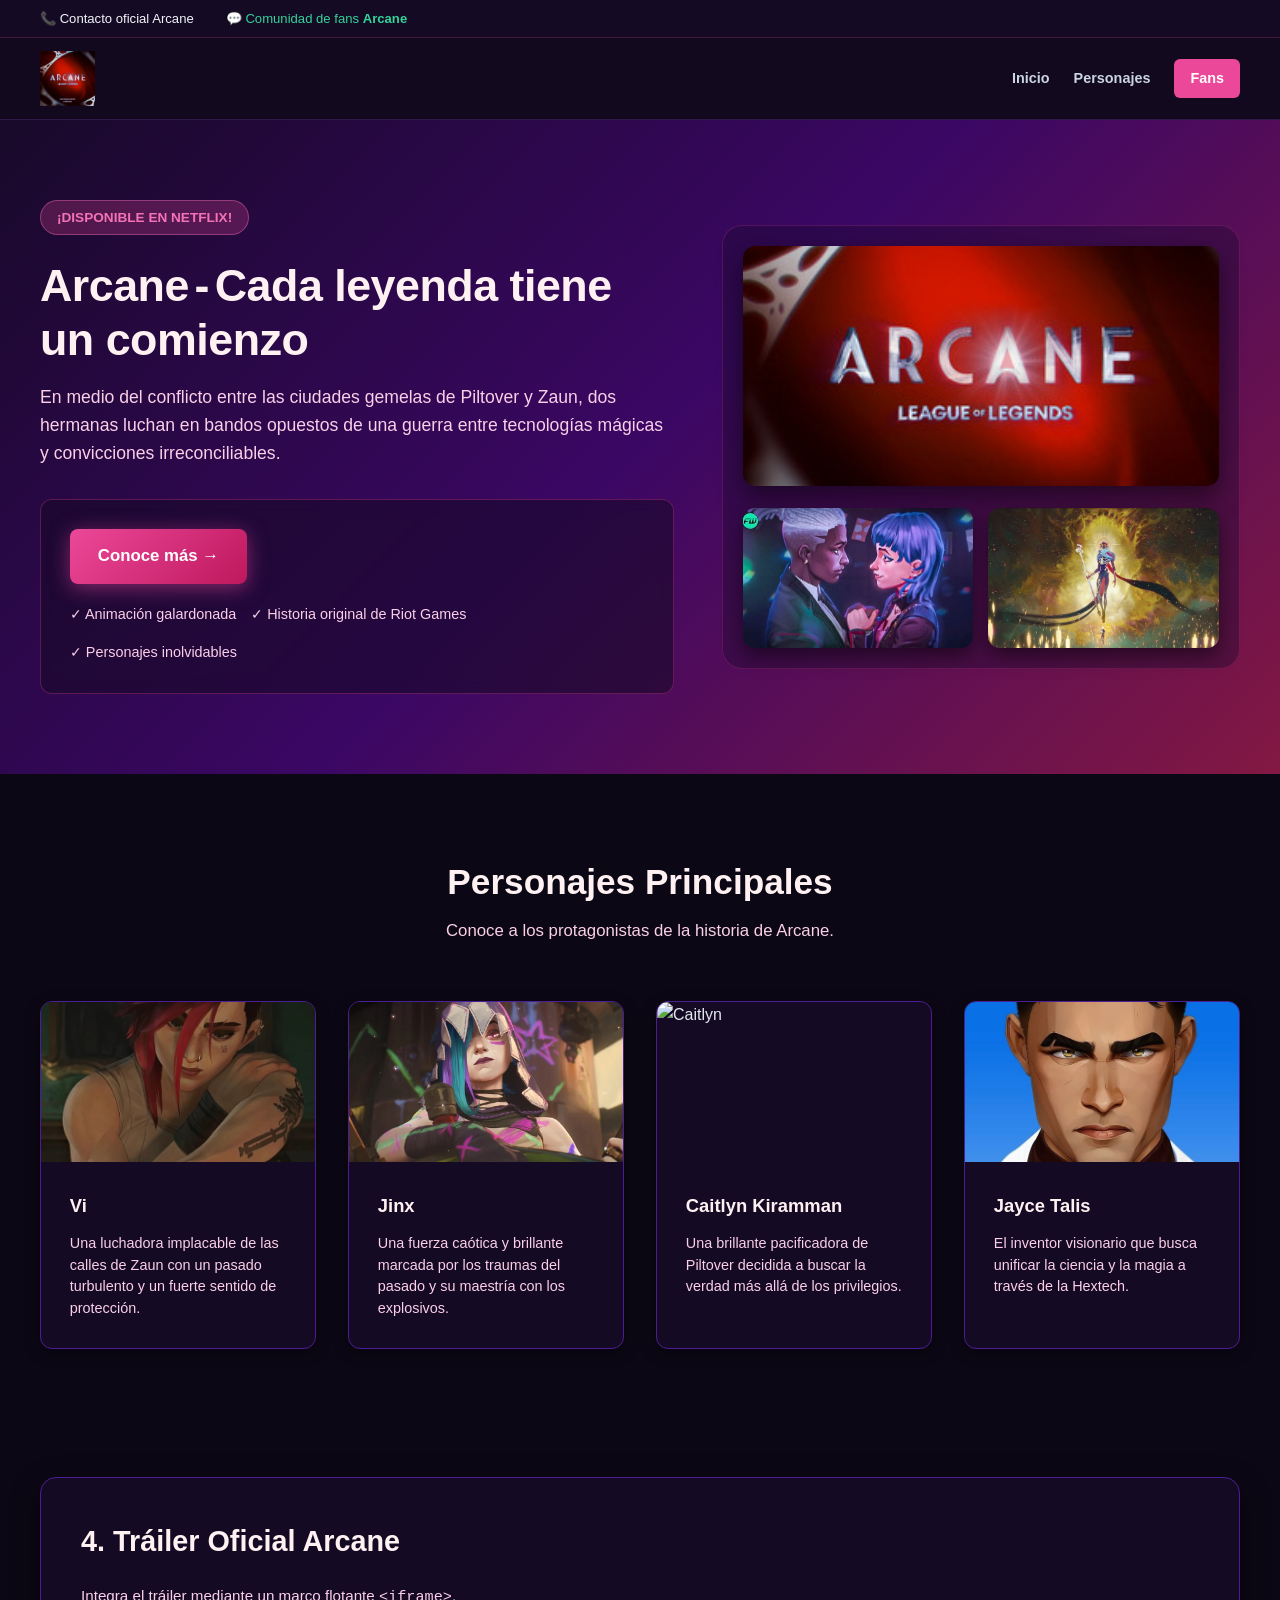
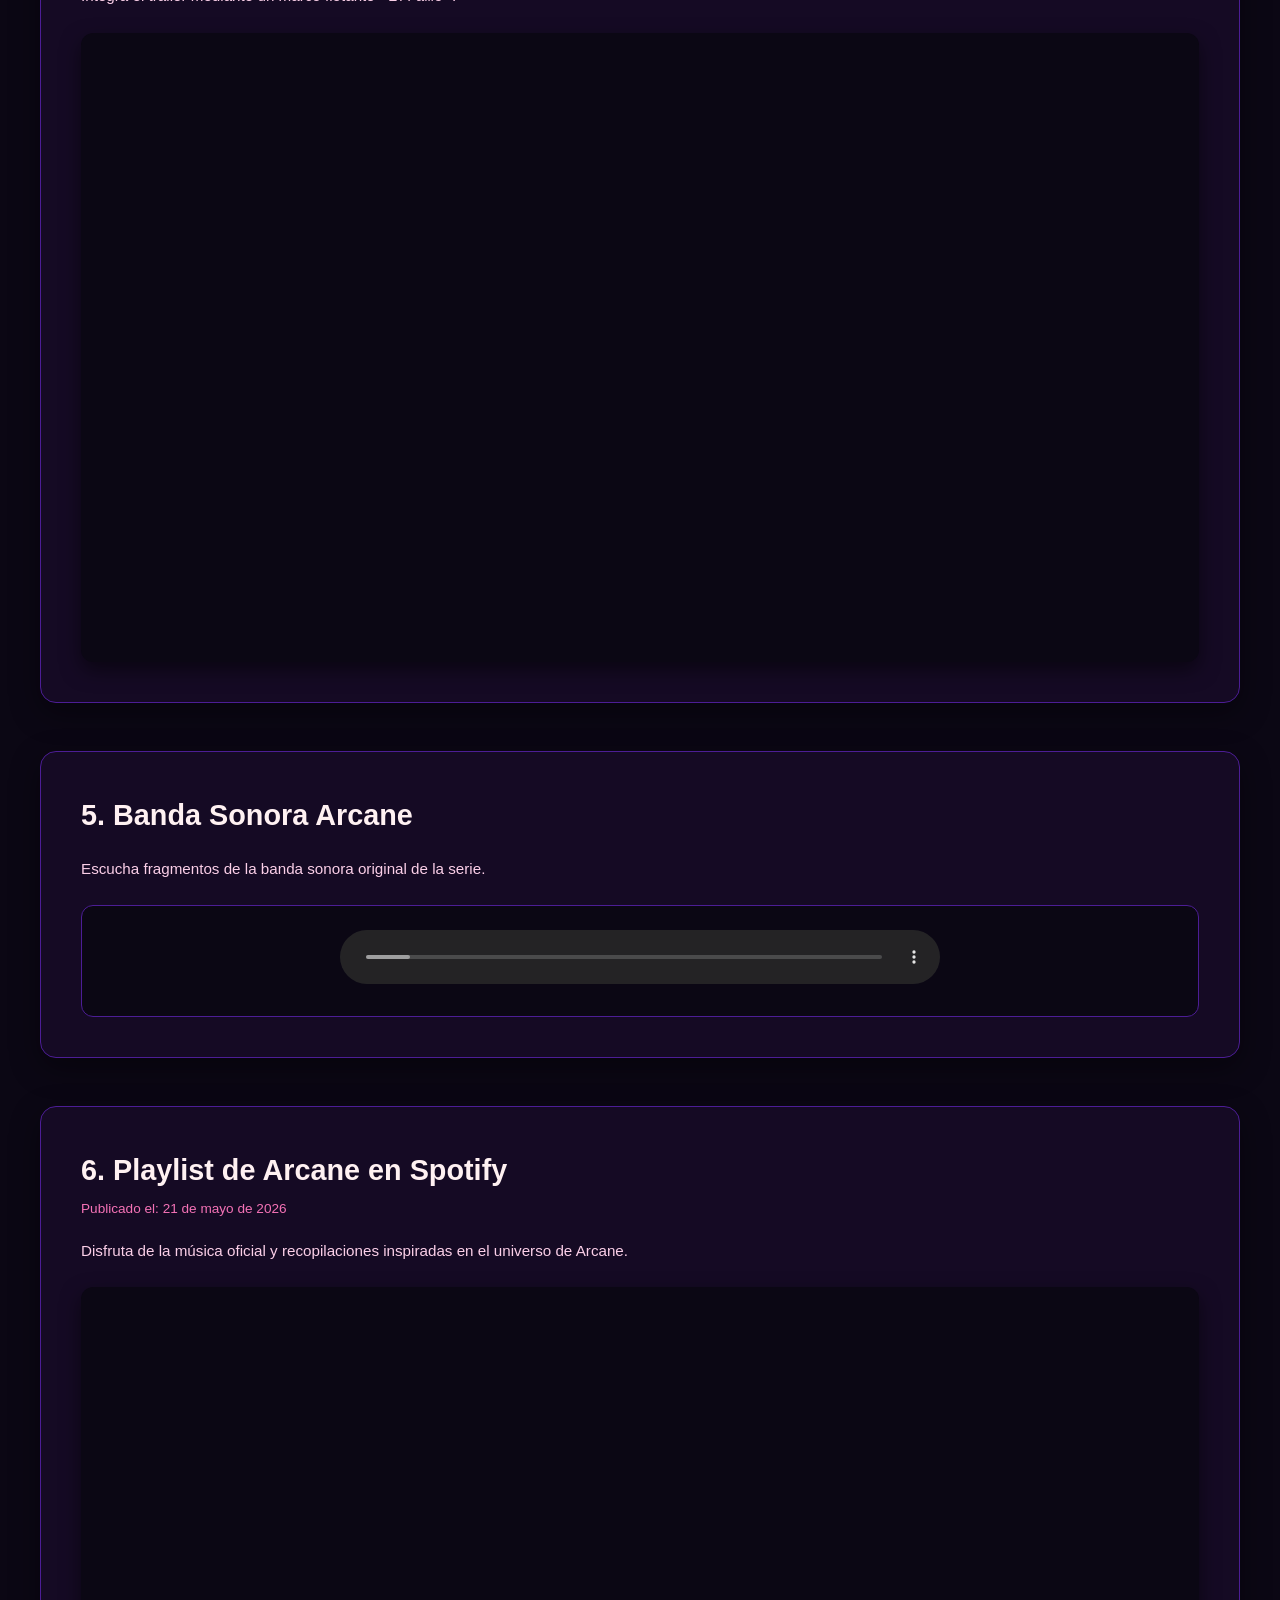
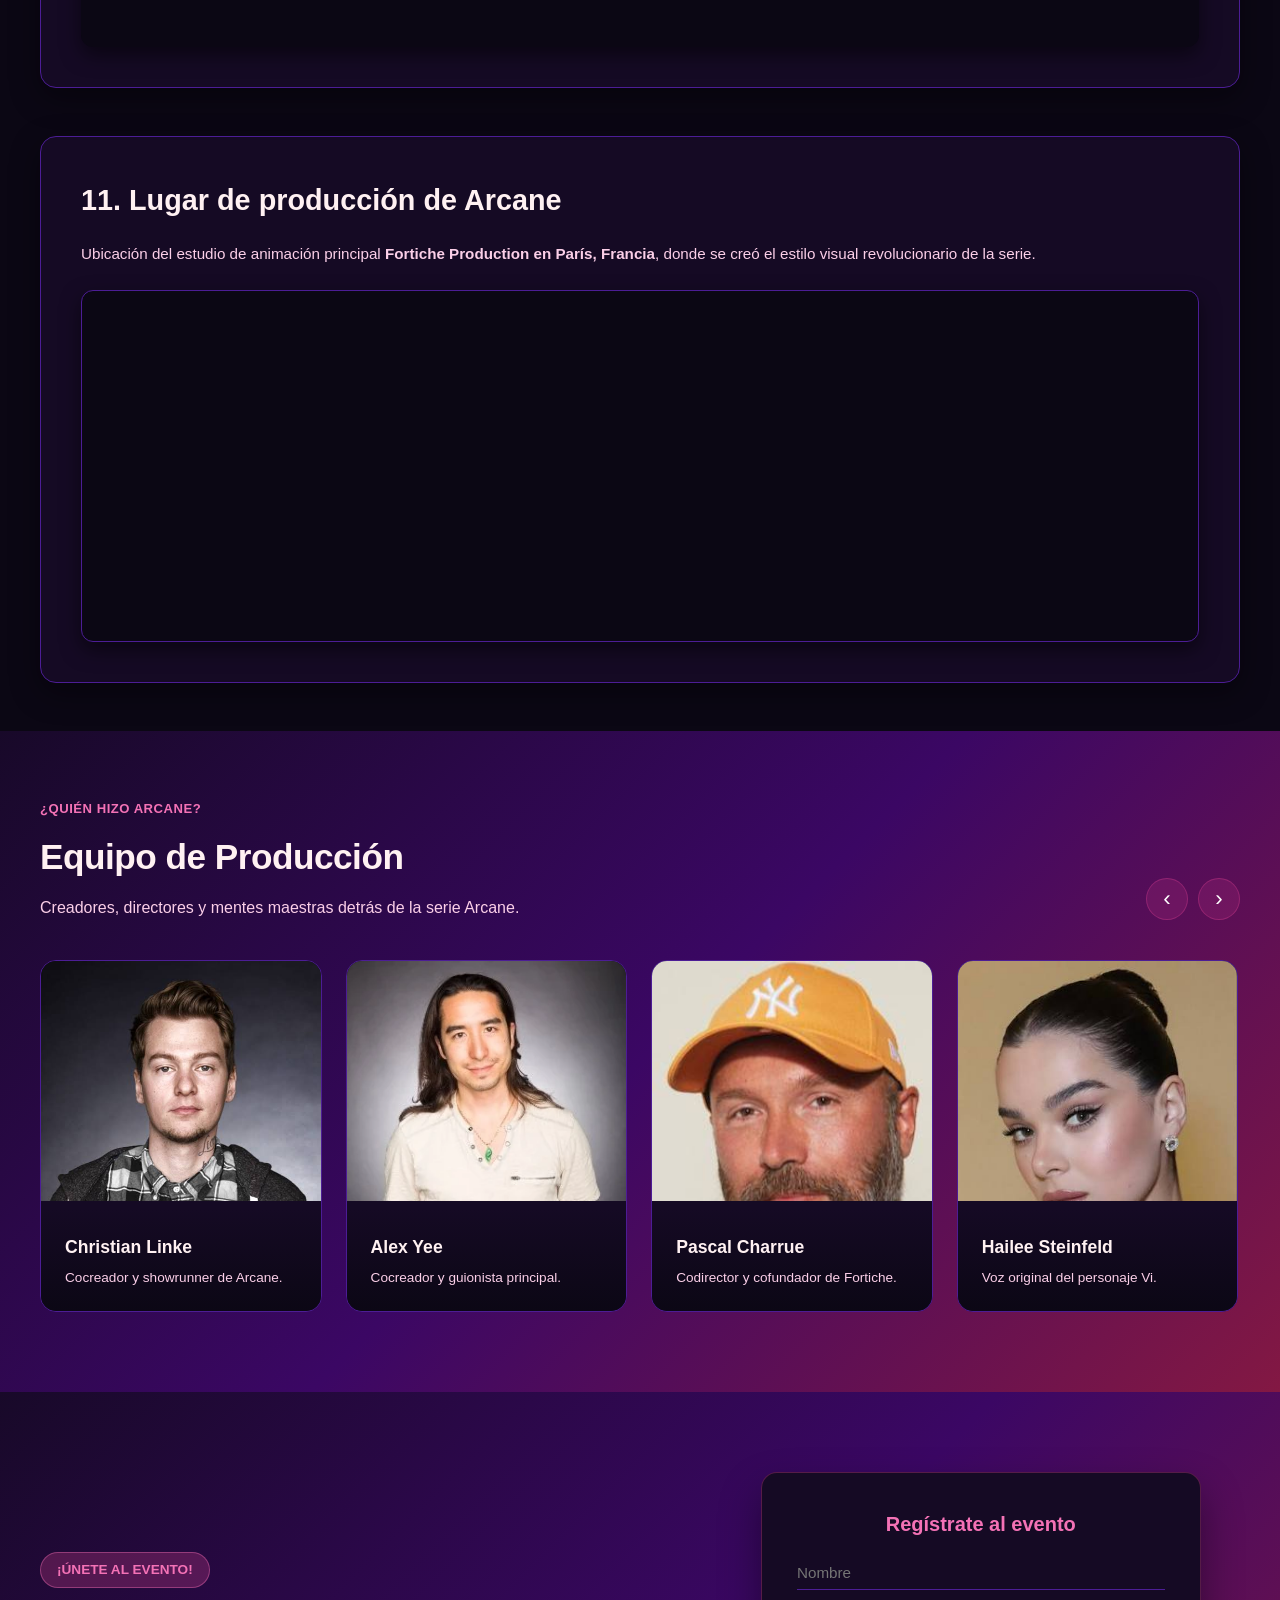
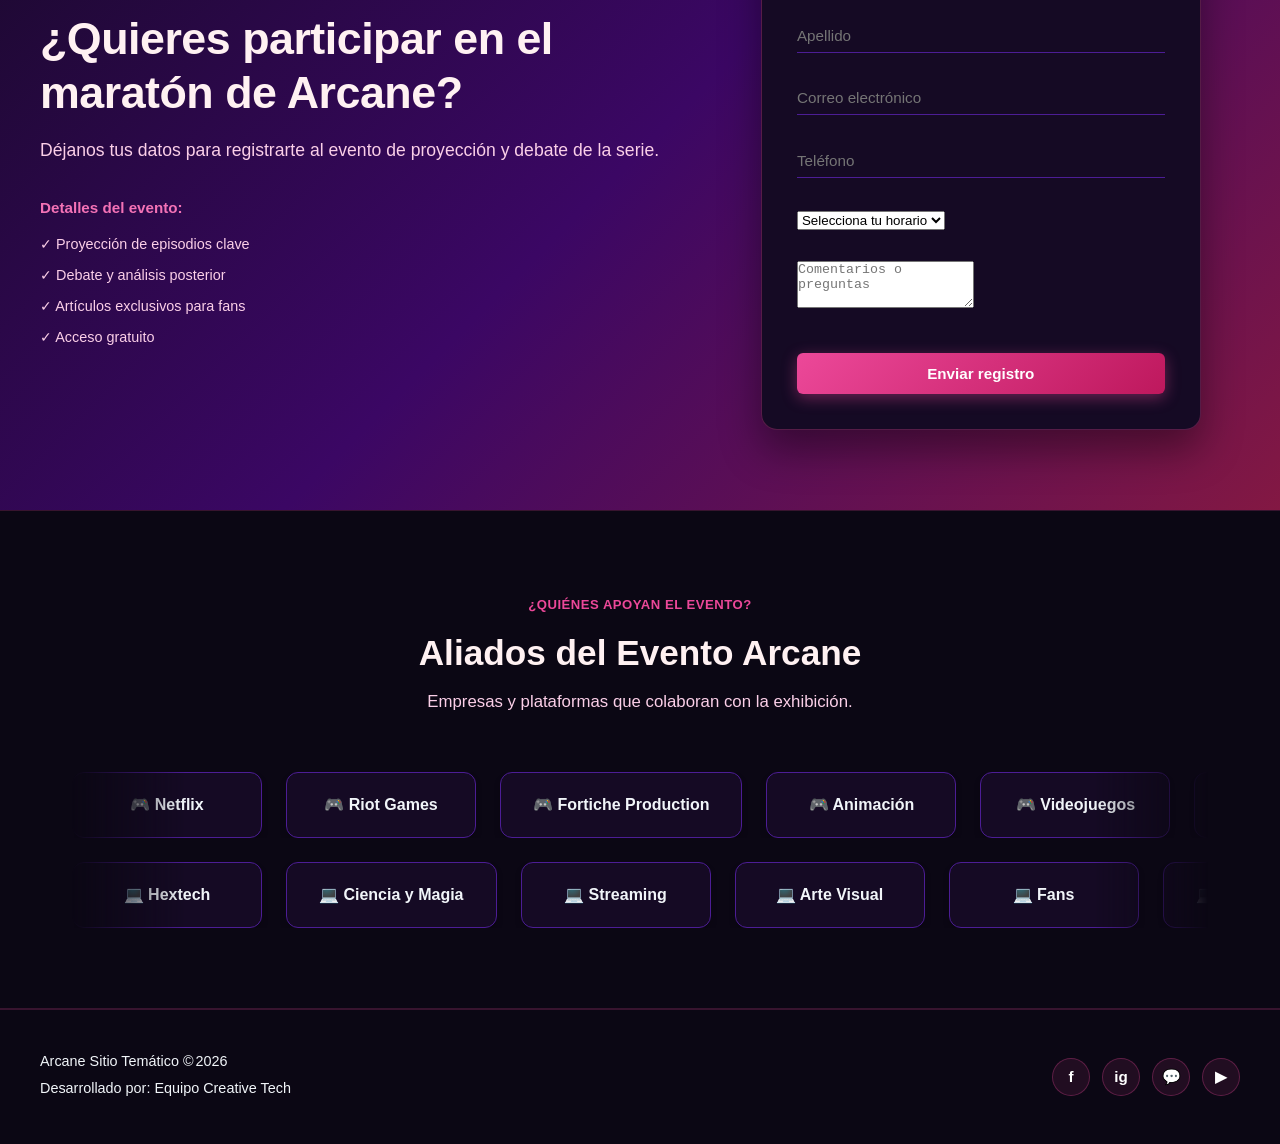
==== index.html @ a25d61ad "Add files via upload" ====
<!DOCTYPE html>
<html lang="es">
<head>
<meta charset="UTF-8">
<meta name="viewport" content="width=device-width, initial-scale=1.0">
<title>Arcane - Sitio Oficial</title>
<link rel="stylesheet" href="styles.css">
</head>

<body>

<!-- BARRA SUPERIOR -->
<div class="top-bar" id="inicio">
    <div class="top-bar-container">
        <div class="top-contacts">
            <span class="top-item">📞 Contacto oficial Arcane</span>
            <span class="top-item whatsapp">💬 Comunidad de fans <strong>Arcane</strong></span>
        </div>
    </div>
</div>

<!-- NAVBAR -->
<header class="navbar">
    <div class="nav-container">

        <div class="nav-brand">
            <a href="#inicio">
                <img src="img/arcane.jpg" alt="Arcane Serie" class="brand-logo-img">
            </a>
        </div>

        <nav class="nav-links">
            <a href="#inicio">Inicio</a>
            <a href="#personajes">Personajes</a>
            <a href="login.html" class="btn-nav-login">Fans</a>
        </nav>

    </div>
</header>

<!-- HERO -->
<section class="hero-section">

<div class="hero-container">

<div class="hero-text-side">

<span class="hero-tag">
¡DISPONIBLE EN NETFLIX!
</span>

<h1>
Arcane ‑ Cada leyenda tiene un comienzo
</h1>

<p>
En medio del conflicto entre las ciudades gemelas de Piltover y Zaun, dos hermanas luchan en bandos opuestos de una guerra entre tecnologías mágicas y convicciones irreconciliables.
</p>

<div class="hero-cta-box">

<a href="login.html" class="btn-orange">
Conoce más →
</a>

<div class="hero-benefits">
<span>✓ Animación galardonada</span>
<span>✓ Historia original de Riot Games</span>
<span>✓ Personajes inolvidables</span>
</div>

</div>

</div>

<div class="hero-image-side">

<div class="image-collage">

<div class="collage-main">
<img src="img/arcane.jpg" alt="Arcane Piltover y Zaun">
</div>

<div class="collage-sub">
<img src="img/ecco.jpg" alt="Escenas Arcane">
<img src="img/dios.jpg" alt="Arte Arcane">
</div>

</div>

</div>

</div>

</section>

<!-- SECCIÓN PERSONAJES -->
<section id="personajes" class="careers-section">

<div class="section-container">

<div class="section-header">

<h2>
Personajes Principales
</h2>

<p>
Conoce a los protagonistas de la historia de Arcane.
</p>

</div>

<div class="careers-grid">

<div class="career-card">
<div class="career-img-container">
<img src="img/vi.webp" alt="Vi">
</div>
<div class="career-content">
<h3>Vi</h3>
<p>Una luchadora implacable de las calles de Zaun con un pasado turbulento y un fuerte sentido de protección.</p>
</div>
</div>

<div class="career-card">
<div class="career-img-container">
<img src="img/jinx.webp" alt="Jinx">
</div>
<div class="career-content">
<h3>Jinx</h3>
<p>Una fuerza caótica y brillante marcada por los traumas del pasado y su maestría con los explosivos.</p>
</div>
</div>

<div class="career-card">
<div class="career-img-container">
<img src="img/Caitlyn.webp" alt="Caitlyn">
</div>
<div class="career-content">
<h3>Caitlyn Kiramman</h3>
<p>Una brillante pacificadora de Piltover decidida a buscar la verdad más allá de los privilegios.</p>
</div>
</div>

<div class="career-card">
<div class="career-img-container">
<img src="img/jayce.jpg" alt="Jayce">
</div>
<div class="career-content">
<h3>Jayce Talis</h3>
<p>El inventor visionario que busca unificar la ciencia y la magia a través de la Hextech.</p>
</div>
</div>

</div>

</div>

</section>

<!-- BLOQUE MULTIMEDIA -->
<article>
    <header>
        <h2>4. Tráiler Oficial Arcane</h2>
    </header>
    <p>Integra el tráiler mediante un marco flotante <code>&lt;iframe&gt;</code>.</p>
    <div class="video-container">
        <iframe src="https://www.youtube.com/embed/fXmAurh012s" 
                title="Tráiler Arcane" 
                style="border:0;" 
                allow="accelerometer; autoplay; clipboard-write; encrypted-media; gyroscope; picture-in-picture; web-share" 
                allowfullscreen>
        </iframe>
    </div>
</article>

<article>
    <header>
        <h2>5. Banda Sonora Arcane</h2>
    </header>
    <p>Escucha fragmentos de la banda sonora original de la serie.</p>
    <div class="embed-box">
        <audio src="audio/Enemy (from the series Arcane League of Legends) - ImagineDragons (128k).wav" controls>
            Tu navegador no soporta el elemento de audio.
        </audio>
    </div>
</article>

<article>
    <header>
        <h2>6. Playlist de Arcane en Spotify</h2>
        <p>Publicado el: <time datetime="2026-10-06">21 de mayo de 2026</time></p>
    </header>
    <p>Disfruta de la música oficial y recopilaciones inspiradas en el universo de Arcane.</p>
    <div class="podcast-container">
        <iframe style="border-radius:12px; border:0;" 
                src="https://open.spotify.com/embed/playlist/6NumvpVG48KQqEv9wkJFYa?utm_source=generator" 
                width="100%" 
                height="352" 
                allowfullscreen="" 
                allow="autoplay; clipboard-write; encrypted-media; fullscreen; picture-in-picture" 
                loading="lazy">
        </iframe>
    </div>
</article>

<!-- MAPA INTERACTIVO (Lugar y País de Producción: París, Francia - Fortiche Production) -->
<article>
    <header>
        <h2>11. Lugar de producción de Arcane</h2>
    </header>
    <p>Ubicación del estudio de animación principal <strong>Fortiche Production en París, Francia</strong>, donde se creó el estilo visual revolucionario de la serie.</p>
    <div class="map-container">
        <iframe src="https://www.google.com/maps/embed?pb=!1m18!1m12!1m3!1d83998.94722648766!2d2.2646349615598857!3d48.8588377391787!2m3!1f0!2f0!3f0!3m2!1i1024!2i768!4f13.1!3m3!1m2!1s0x47e66e1f06e2b70f%3A0x40b82c3688c9460!2sPar%C3%ADs%2C%20Francia!5e0!3m2!1ses!2smx!4v1710000000000!5m2!1ses!2smx" 
                width="100%" 
                height="350" 
                style="border:0;" 
                allowfullscreen="" 
                loading="lazy" 
                referrerpolicy="no-referrer-when-downgrade" 
                title="Lugar de producción de Arcane en París, Francia">
        </iframe>
    </div>
</article>

<!-- SECCIÓN: Equipo de Producción -->
<section class="teachers-section">

<div class="teachers-container">

<div class="teachers-header">

<div>
<span class="teachers-tag">
¿QUIÉN HIZO ARCANE?
</span>
<h2>
Equipo de Producción
</h2>
<p>
Creadores, directores y mentes maestras detrás de la serie Arcane.
</p>
</div>

<div class="teachers-nav-buttons">
<button id="btn-prev" class="nav-btn">‹</button>
<button id="btn-next" class="nav-btn">›</button>
</div>

</div>

<div class="teachers-grid" id="teachers-track">

<div class="teacher-card">
<img src="img/chris.jpg" alt="Christian Linke">
<div class="teacher-info">
<h3>Christian Linke</h3>
<p>Cocreador y showrunner de Arcane.</p>
</div>
</div>

<div class="teacher-card">
<img src="img/yee.webp" alt="Alex Yee">
<div class="teacher-info">
<h3>Alex Yee</h3>
<p>Cocreador y guionista principal.</p>
</div>
</div>

<div class="teacher-card">
<img src="img/pascal.jpg" alt="Pascal Charrue">
<div class="teacher-info">
<h3>Pascal Charrue</h3>
<p>Codirector y cofundador de Fortiche.</p>
</div>
</div>

<div class="teacher-card">
<img src="img/hai.jpg" alt="Hailee Steinfeld">
<div class="teacher-info">
<h3>Hailee Steinfeld</h3>
<p>Voz original del personaje Vi.</p>
</div>
</div>

</div>

</div>

</section>

<!-- FORMULARIO -->
<section class="hero-section">

<div class="hero-container">

<div class="hero-text-side">

<span class="hero-tag">
¡ÚNETE AL EVENTO!
</span>

<h1 class="hero-title-custom">
¿Quieres participar en el maratón de Arcane?
</h1>

<p class="hero-desc-custom">
Déjanos tus datos para registrarte al evento de proyección y debate de la serie.
</p>

<div class="hero-subtitle-custom">
Detalles del evento:
</div>

<div class="hero-benefits hero-benefits-column">
<span>✓ Proyección de episodios clave</span>
<span>✓ Debate y análisis posterior</span>
<span>✓ Artículos exclusivos para fans</span>
<span>✓ Acceso gratuito</span>
</div>

</div>

<div class="hero-form-side">

<div class="cbtis-hero-form-card">

<h3 class="form-card-title">
Regístrate al evento
</h3>

<form>

<div class="cbtis-input-group">
<input type="text" placeholder="Nombre" required>
</div>

<div class="cbtis-input-group">
<input type="text" placeholder="Apellido" required>
</div>

<div class="cbtis-input-group">
<input type="email" placeholder="Correo electrónico" required>
</div>

<div class="cbtis-input-group">
<input type="tel" placeholder="Teléfono" required>
</div>

<div class="cbtis-input-group">
<select required>
<option>Selecciona tu horario</option>
<option>Mañana</option>
<option>Tarde</option>
<option>Noche</option>
</select>
</div>

<div class="cbtis-input-group">
<textarea rows="3" placeholder="Comentarios o preguntas"></textarea>
</div>

<button type="submit" class="cbtis-btn-ingresar form-submit-btn">
Enviar registro
</button>

</form>

</div>

</div>

</div>

</section>

<!-- ALIADOS -->
<section class="convenios-section">

<div class="convenios-container">

<div class="section-header">

<span class="teachers-tag convenience-tag-custom">
¿QUIÉNES APOYAN EL EVENTO?
</span>

<h2>
Aliados del Evento Arcane
</h2>

<p>
Empresas y plataformas que colaboran con la exhibición.
</p>

</div>

<div class="marquee-wrapper">
<div class="marquee-track marquee-track-top">
<div class="convenio-card">🎮 Netflix</div>
<div class="convenio-card">🎮 Riot Games</div>
<div class="convenio-card">🎮 Fortiche Production</div>
<div class="convenio-card">🎮 Animación</div>
<div class="convenio-card">🎮 Videojuegos</div>
<div class="convenio-card">🎮 Eventos</div>
</div>
</div>

<div class="marquee-wrapper marquee-wrapper-spacing">
<div class="marquee-track marquee-track-bottom">
<div class="convenio-card">💻 Hextech</div>
<div class="convenio-card">💻 Ciencia y Magia</div>
<div class="convenio-card">💻 Streaming</div>
<div class="convenio-card">💻 Arte Visual</div>
<div class="convenio-card">💻 Fans</div>
<div class="convenio-card">💻 Proyecciones</div>
</div>
</div>

</div>

</section>

<!-- FOOTER -->
<footer class="footer">

<div class="footer-container">

<div class="footer-info">
<p>Arcane Sitio Temático © 2026</p>
<p class="footer-author">
Desarrollado por: Equipo Creative Tech
</p>
</div>

<div class="footer-socials">
<a href="https://facebook.com" class="social-icon">f</a>
<a href="https://instagram.com" class="social-icon">ig</a>
<a href="https://whatsapp.com" class="social-icon">💬</a>
<a href="https://youtube.com" class="social-icon">▶</a>
</div>

</div>

</footer>

<script src="script.js"></script>

</body>
</html>
---- styles.css ----
*{
    box-sizing: border-box; /* Incluye bordes y rellenos en el ancho y alto total */
    margin: 0;              /* Elimina los márgenes predeterminados de la página */
    padding: 0;             /* Elimina los rellenos internos predeterminados */
}

body {
    font-family: 'Segoe UI', Tahoma, Geneva, Verdana, sans-serif; /* Tipografía principal limpia y moderna */
    color: #e2e8f0;                 /* Color de texto base claro para alto contraste */
    background-color: #0b0714;      /* Fondo general oscuro y profundo estilo cinematográfico */
    line-height: 1.6;               /* Espaciado de línea cómodo para la lectura */
}

/* --------------------------------------------------------------------
   BARRA SUPERIOR DE CONTACTO
   -------------------------------------------------------------------- */
.top-bar {
    background-color: #150a24;              /* Fondo morado/negro muy oscuro */
    color: #f1f5f9;                         /* Color de texto claro */
    font-size: 0.82rem;                     /* Tamaño de fuente pequeño y sutil */
    padding: 0.5rem 2rem;                   /* Relleno interno superior/inferior y lateral */
    border-bottom: 1px solid rgba(236, 72, 153, 0.2); /* Línea divisoria inferior con tono rosa/magenta sutil */
}

.top-bar-container {
    max-width: 1200px;     /* Ancho máximo estructurado para mantener simetría */
    margin: 0 auto;        /* Centra horizontalmente el contenedor */
    display: flex;         /* Activa el diseño flexible */
    justify-content: space-between; /* Distribuye el espacio entre los elementos internos */
    align-items: center;   /* Centra verticalmente los elementos */
}

.top-contacts {
    display: flex;         /* Distribuye los datos de contacto en fila horizontal */
    gap: 2rem;             /* Separación horizontal entre los elementos */
}

.top-item.whatsapp {
    color: #34d399;        /* Color verde esmeralda brillante para WhatsApp */
}

/* ======================================================================
   BARRA DE NAVEGACIÓN RESPONSIVA
   ====================================================================== */
.navbar {
    background-color: #12091f; /* Fondo oscuro sólido para el menú de navegación */
    border-bottom: 1px solid #2e1a47; /* Borde inferior en tono violeta oscuro */
    position: sticky;          /* Fija la barra en la parte superior al hacer scroll */
    top: 0;                    /* Posición de anclaje exacto en la parte superior */
    z-index: 1000;             /* Asegura que la barra esté siempre por encima de otros elementos */
    padding: 0.8rem 1.5rem;    /* Relleno interior de la barra de navegación */
}

.nav-container {
    max-width: 1200px;         /* Ancho máximo alineado con el resto del sitio */
    margin: 0 auto;            /* Centra el contenedor del menú */
    display: flex;             /* Modelo flexible */
    justify-content: space-between; /* Separa el logotipo de los enlaces del menú */
    align-items: center;       /* Alinea verticalmente al centro */
    flex-wrap: wrap;           /* Permite que los elementos bajen si falta espacio */
    gap: 1rem;                 /* Espaciado predeterminado */
}

.nav-brand {
    display: flex;             /* Contenedor flexible para la marca/logo */
    align-items: center;       /* Centra verticalmente el logotipo */
}

.brand-logo-img {
    height: 55px;              /* Altura fija estándar para el logotipo institucional */
    width: auto;               /* Ancho proporcional automático */
    object-fit: contain;       /* Evita deformaciones en la imagen */
    display: block;            /* Elimina espacios fantasma inferiores */
}

.nav-links {
    display: flex;             /* Organiza los enlaces de navegación en línea */
    align-items: center;       /* Centra verticalmente */
    gap: 1.5rem;               /* Espacio de separación entre cada opción del menú */
    flex-wrap: wrap;           /* Adaptable en pantallas chicas */
}

.nav-links a {
    text-decoration: none;     /* Quita el subrayado predeterminado de los enlaces */
    color: #cbd5e1;            /* Color de texto gris claro */
    font-weight: 600;          /* Seminegrita para mejor visibilidad */
    font-size: 0.9rem;         /* Tamaño de fuente adecuado */
    transition: color 0.2s;    /* Transición suave al cambiar de color */
}

.nav-links a:hover {
    color: #ec4899;            /* Cambia a rosa neón característico al pasar el cursor */
}

.btn-nav-login {
    background-color: #ec4899; /* Fondo magenta/rosa neón para el botón de fans */
    color: white !important;   /* Texto blanco forzado */
    padding: 8px 16px;         /* Relleno interior del botón */
    border-radius: 6px;        /* Esquinas redondeadas */
    transition: background-color 0.2s, transform 0.2s; /* Transición suave */
}

.btn-nav-login:hover {
    background-color: #db2777; /* Rosa más oscuro al pasar el cursor */
    transform: scale(1.03);    /* Ligero efecto de escala */
}

@media (max-width: 600px) {
    .navbar {
        padding: 0.6rem 1rem;  /* Reduce el padding en pantallas móviles pequeñas */
    }
    .nav-container {
        justify-content: center; /* Centra los elementos del menú en móviles */
    }
    .nav-links {
        gap: 1rem;             /* Reduce el espacio entre enlaces */
        justify-content: center; /* Centra los enlaces */
    }
}

/* --------------------------------------------------------------------
   SECCIÓN HERO (DOS COLUMNAS CON COLLAGE)
   -------------------------------------------------------------------- */
.hero-section {
    background: linear-gradient(135deg, #180929 0%, #3b0764 50%, #831843 100%); /* Degradado profundo inspirado en Nimona */
    color: white;              /* Texto general en blanco para alto contraste */
    padding: 5rem 2rem;        /* Relleno superior/inferior amplio y lateral */
    overflow: hidden;          /* Oculta desbordamientos */
}

.hero-container {
    max-width: 1200px;         /* Ancho máximo del contenedor principal */
    margin: 0 auto;            /* Centra el contenedor */
    display: grid;             /* Utiliza CSS Grid para organizar las columnas */
    grid-template-columns: 1.1fr 0.9fr; /* Texto ligeramente más ancho que el collage */
    gap: 3rem;                 /* Espacio de separación entre columnas */
    align-items: center;       /* Alinea verticalmente al centro */
}

@media (max-width: 900px) {
    .hero-container {
        grid-template-columns: 1fr; /* Cambia a una sola columna en pantallas medianas/móviles */
    }
}

.hero-tag {
    display: inline-block;     /* Permite aplicar padding y márgenes como bloque */
    background-color: rgba(236, 72, 153, 0.25); /* Fondo magenta translúcido */
    border: 1px solid rgba(244, 114, 182, 0.4); /* Borde rosa neón sutil */
    color: #f472b6;            /* Texto rosa claro brillante */
    padding: 6px 16px;         /* Relleno interior */
    border-radius: 20px;       /* Bordes redondeados estilo píldora */
    font-size: 0.85rem;        /* Tamaño de fuente compacto */
    font-weight: 600;          /* Seminegrita */
    text-transform: uppercase; /* Convierte el texto en mayúsculas */
    margin-bottom: 1.5rem;     /* Margen inferior */
}

.hero-text-side h1 {
    font-size: 2.8rem;         /* Tamaño de fuente grande para el título principal */
    font-weight: 800;          /* Grosor muy marcado */
    margin-bottom: 1rem;       /* Espacio inferior */
    letter-spacing: -0.5px;    /* Reduce ligeramente el espacio entre letras */
    line-height: 1.2;          /* Altura de línea compacta */
    color: #fff1f2;            /* Tono blanco rosado suave */
}

.hero-text-side p {
    font-size: 1.1rem;         /* Tamaño de fuente cómodo para la descripción */
    color: #fbcfe8;            /* Color rosa pálido muy legible */
    margin-bottom: 2rem;       /* Espacio inferior */
    line-height: 1.6;          /* Altura de línea legible */
}

.hero-cta-box {
    background: rgba(24, 9, 41, 0.6); /* Fondo oscuro semitransparente con tinte morado */
    border: 1px solid rgba(236, 72, 153, 0.3); /* Borde magenta translúcido */
    padding: 1.8rem;           /* Relleno interno */
    border-radius: 12px;       /* Bordes redondeados */
    backdrop-filter: blur(8px); /* Efecto de desenfoque de cristal esmerilado */
}

.btn-orange {
    display: inline-block;     /* Permite dimensiones en enlaces */
    background: linear-gradient(135deg, #ec4899 0%, #be185d 100%); /* Degradado magenta/rosa neón insignia */
    color: white;              /* Texto blanco */
    padding: 14px 28px;        /* Relleno interior generoso */
    border-radius: 8px;        /* Bordes redondeados */
    text-decoration: none;     /* Quita subrayado */
    font-weight: 700;          /* Negrita */
    font-size: 1.05rem;        /* Tamaño destacado */
    box-shadow: 0 4px 20px rgba(236, 72, 153, 0.5); /* Sombra magenta difuminada */
    transition: transform 0.2s, box-shadow 0.2s; /* Transiciones suaves */
    margin-bottom: 1.2rem;     /* Espacio inferior */
}

.btn-orange:hover {
    transform: translateY(-2px); /* Eleva ligeramente el botón al pasar el cursor */
    box-shadow: 0 6px 25px rgba(236, 72, 153, 0.8); /* Aumenta intensidad de sombra */
}

.hero-benefits {
    display: flex;             /* Organiza los beneficios en línea flexible */
    flex-wrap: wrap;           /* Salto de línea automático */
    gap: 15px;                 /* Espacio entre beneficios */
    font-size: 0.9rem;         /* Tamaño estándar */
    color: #fbcfe8;            /* Rosa pálido */
    font-weight: 500;          /* Peso medio */
}

/* Estilos del Collage de Imágenes */
.image-collage {
    display: flex;             /* Organiza los elementos en columna */
    flex-direction: column;    /* Dirección vertical */
    gap: 15px;                 /* Espacio entre imágenes */
    background: rgba(30, 10, 50, 0.4); /* Fondo translúcido sutil */
    padding: 20px;             /* Relleno interior */
    border-radius: 20px;       /* Bordes redondeados del contenedor */
    border: 1px solid rgba(236, 72, 153, 0.2); /* Borde sutil magenta */
}

.collage-main img {
    width: 100%;               /* Ancho completo */
    height: 240px;             /* Altura fija para la imagen principal */
    object-fit: cover;         /* Recorta proporcionalmente sin deformar */
    border-radius: 12px;       /* Bordes redondeados */
    box-shadow: 0 10px 25px rgba(0,0,0,0.5); /* Sombra de profundidad */
}

.collage-sub {
    display: grid;             /* Cuadrícula para las dos imágenes inferiores */
    grid-template-columns: 1fr 1fr; /* Dos columnas iguales */
    gap: 15px;                 /* Espacio entre las secundarias */
}

.collage-sub img {
    width: 100%;               /* Ancho completo */
    height: 140px;             /* Altura fija para secundarias */
    object-fit: cover;         /* Recorte proporcional */
    border-radius: 12px;       /* Bordes redondeados */
    box-shadow: 0 8px 20px rgba(0,0,0,0.5); /* Sombra de profundidad */
}

/* Clases específicas para el formulario de informes */
.hero-title-custom {
    font-size: 2.5rem;         /* Tamaño de título personalizado */
    margin-bottom: 1rem;       /* Margen inferior */
    color: #fff1f2;            /* Tono claro */
}

.hero-desc-custom {
    color: #fbcfe8;            /* Color secundario rosa claro */
    font-size: 1rem;           /* Tamaño legible */
    margin-bottom: 1.5rem;     /* Margen inferior */
}

.hero-subtitle-custom {
    font-size: 0.95rem;        /* Subtítulo */
    font-weight: 600;          /* Seminegrita */
    color: #f472b6;            /* Rosa brillante */
    margin-bottom: 0.8rem;     /* Margen inferior */
}

.hero-benefits-column {
    display: flex;             /* Flexible vertical */
    flex-direction: column;    /* Apilado vertical */
    gap: 8px;                  /* Espaciado ajustado */
}

.cbtis-hero-form-card {
    background-color: #150a24; /* Fondo oscuro sólido para la tarjeta del formulario */
    border: 1px solid rgba(236, 72, 153, 0.3); /* Borde magenta */
    padding: 2.2rem;           /* Relleno interno amplio */
    border-radius: 16px;       /* Bordes redondeados marcados */
    box-shadow: 0 20px 40px rgba(0, 0, 0, 0.4); /* Sombra elegante flotante */
    width: 100%;               /* Ancho completo disponible */
    max-width: 440px;          /* Ancho máximo de la tarjeta */
    margin: 0 auto;            /* Centrado horizontal */
}

.form-card-title {
    color: #f472b6;            /* Color rosa brillante */
    font-size: 1.25rem;        /* Mediano destacado */
    font-weight: 700;          /* Negrita */
    margin-bottom: 1rem;       /* Margen inferior */
    text-align: center;        /* Centrado */
}

.form-group-margin {
    margin-bottom: 1rem;       /* Espacio inferior estándar entre campos */
}

.form-control-input {
    width: 100%;               /* Ancho completo */
    background-color: #0b0714; /* Fondo interno oscuro */
    color: #f1f5f9;            /* Texto claro */
    border: 1px solid #4c1d95; /* Borde violeta */
    border-radius: 8px;        /* Bordes redondeados */
    padding: 10px 14px;        /* Relleno interior cómodo */
    font-size: 0.9rem;         /* Tamaño de letra interno */
    outline: none;             /* Sin borde de enfoque por defecto */
    transition: border-color 0.2s;
}

.form-control-input:focus {
    border-color: #ec4899;     /* Cambia a rosa neón al enfocar */
}.form-control-select {
    width: 100%;               /* Ancho completo */
    border: 1px solid #4c1d95; /* Borde violeta oscuro temático */
    border-radius: 8px;        /* Bordes redondeados */
    padding: 10px 14px;        /* Relleno interior */
    font-size: 0.9rem;         /* Tamaño de fuente */
    background: #0b0714;       /* Fondo oscuro profundo */
    color: #f1f5f9;            /* Color de texto claro para opciones */
    outline: none;             /* Quita contorno */
    transition: border-color 0.2s;
}

.form-date-label {
    font-size: 0.78rem;        /* Letra pequeña para etiquetas de fecha */
    color: #f472b6;            /* Rosa brillante para destacar etiquetas */
    display: block;            /* Ocupa su propia línea */
    margin-bottom: 2px;        /* Margen inferior mínimo */
}

.form-control-date {
    width: 100%;               /* Ancho completo */
    border: 1px solid #4c1d95; /* Borde violeta */
    border-radius: 8px;        /* Bordes redondeados */
    padding: 8px 14px;         /* Relleno interior */
    font-size: 0.9rem;         /* Tamaño de fuente */
    background: #0b0714;       /* Fondo oscuro */
    color: #f1f5f9;            /* Color de texto interno claro */
    outline: none;             /* Quita contorno */
    transition: border-color 0.2s;
}

.form-control-textarea {
    width: 100%;               /* Ancho completo */
    border: 1px solid #4c1d95; /* Borde violeta */
    border-radius: 8px;        /* Bordes redondeados */
    padding: 10px 14px;        /* Relleno interior */
    font-size: 0.9rem;         /* Tamaño de fuente */
    background: #0b0714;       /* Fondo oscuro */
    color: #f1f5f9;            /* Texto claro */
    outline: none;             /* Quita contorno */
    font-family: inherit;      /* Hereda tipografía general */
    transition: border-color 0.2s;
}

/* ======================================================================
   CORRECCIÓN DEFINITIVA PARA LA CASILLA Y EL TEXTO DE ACEPTAR TÉRMINOS
   ====================================================================== */
.form-group-checkbox {
    margin-bottom: 1.2rem;     /* Espacio inferior */
    display: flex;             /* Contenedor flexible */
    flex-direction: row !important; /* Fuerza dirección horizontal estricta */
    align-items: flex-start !important; /* Alinea arriba */
    justify-content: flex-start !important; /* Alinea a la izquierda */
    gap: 10px;                 /* Espacio horizontal entre cuadro y texto */
    text-align: left;          /* Alineación izquierda */
    width: 100%;               /* Ancho completo */
}

.form-checkbox-input {
    width: 18px !important;    /* Ancho fijo forzado para el checkbox */
    height: 18px !important;   /* Alto fijo forzado */
    min-width: 18px;           /* Evita compresión */
    cursor: pointer;           /* Cambia cursor a mano */
    margin-top: 2px;           /* Ajuste vertical fino con la primera línea */
    flex-shrink: 0;            /* Impide deformación */
    accent-color: #ec4899;     /* Color de acento rosa neón para el checkbox nativo */
    appearance: auto;          /* Restaura el comportamiento visual nativo */
    -webkit-appearance: checkbox; /* Compatibilidad WebKit */
}

.form-checkbox-label {
    font-size: 0.78rem !important; /* Letra pequeña legible para textos legales */
    color: #fbcfe8 !important;     /* Rosa pálido muy legible sobre fondo oscuro */
    line-height: 1.35 !important;  /* Altura de línea compacta */
    cursor: pointer;               /* Cursor interactivo */
    display: inline-block !important; /* Comportamiento en línea */
    width: auto !important;        /* Ancho automático */
    flex: 1;                       /* Ocupa el resto del espacio disponible */
}

.form-submit-btn {
    background: linear-gradient(135deg, #ec4899 0%, #be185d 100%); /* Degradado magenta/rosa neón */
    width: 100%;                   /* Ancho completo */
    border-radius: 8px;            /* Bordes redondeados */
    padding: 12px;                 /* Relleno interior */
    font-weight: 700;              /* Negrita */
    color: white;                  /* Texto blanco */
    border: none;                  /* Sin bordes */
    cursor: pointer;               /* Cursor de mano */
    box-shadow: 0 4px 15px rgba(236, 72, 153, 0.4); /* Sombra difuminada rosa */
    transition: background 0.2s, transform 0.2s, box-shadow 0.2s; /* Transición suave */
}

.form-submit-btn:hover {
    transform: translateY(-2px);   /* Ligera elevación al pasar el cursor */
    box-shadow: 0 6px 20px rgba(236, 72, 153, 0.6); /* Sombra más intensa */
}

.cbtis-hero-form-card input:focus, 
.cbtis-hero-form-card select:focus, 
.cbtis-hero-form-card textarea:focus {
    border-color: #ec4899 !important; /* Cambia el borde a rosa neón al enfocar */
    box-shadow: 0 0 0 3px rgba(236, 72, 153, 0.25); /* Brillo sutil magenta alrededor */
}

/* ======================================================================
   ESTILOS DE OFERTA EDUCATIVA / PERSONAJES CON IMÁGENES
   ====================================================================== */
.careers-section {
    padding: 5rem 2rem;            /* Espaciado superior/inferior */
    background-color: #0b0714;     /* Fondo oscuro principal */
}

.section-container {
    max-width: 1200px;             /* Ancho máximo centrado */
    margin: 0 auto;                /* Centrado horizontal */
}

.section-header {
    text-align: center;            /* Centrado de títulos de sección */
    margin-bottom: 3.5rem;         /* Espacio inferior */
}

.section-header h2 {
    font-size: 2.2rem;             /* Título grande */
    color: #fff1f2;                /* Tono claro rosado */
    margin-bottom: 0.5rem;         /* Espacio con subtítulo */
}

.section-header p {
    color: #fbcfe8;                /* Rosa secundario suave */
    font-size: 1.05rem;            /* Tamaño legible */
}

.careers-grid {
    display: grid;                 /* Cuadrícula CSS adaptable */
    grid-template-columns: repeat(auto-fit, minmax(260px, 1fr)); /* Columnas responsivas */
    gap: 2rem;                     /* Espacio entre tarjetas */
}

.career-card {
    background-color: #150a24;     /* Fondo de tarjeta oscuro */
    border: 1px solid #4c1d95;     /* Borde violeta sutil */
    border-radius: 12px;           /* Esquinas redondeadas */
    overflow: hidden;              /* Oculta desbordamientos internos */
    box-shadow: 0 4px 15px rgba(0, 0, 0, 0.3); /* Sombra elegante */
    transition: transform 0.2s ease, box-shadow 0.2s ease, border-color 0.2s ease; /* Transiciones suaves */
}

.career-card:hover {
    transform: translateY(-5px);   /* Eleva la tarjeta al pasar el cursor */
    box-shadow: 0 15px 30px rgba(236, 72, 153, 0.15); /* Acentúa la sombra con tono magenta */
    border-color: #ec4899;         /* Resalta el borde en rosa neón */
}

.career-img-container {
    width: 100%;                   /* Ancho completo */
    height: 160px;                 /* Altura fija de imagen */
    overflow: hidden;              /* Oculta desbordamientos */
}

.career-img-container img {
    width: 100%;                   /* Ancho adaptado */
    height: 100%;                  /* Alto adaptado */
    object-fit: cover;             /* Recorte proporcional */
    transition: transform 0.3s ease; /* Transición para zoom */
}

.career-card:hover .career-img-container img {
    transform: scale(1.05);        /* Efecto zoom in en imagen al hacer hover */
}

.career-content {
    padding: 1.8rem;               /* Relleno interno de textos */
}

.career-content h3 {
    font-size: 1.15rem;            /* Tamaño de título */
    color: #fff1f2;                /* Color claro */
    margin-bottom: 0.8rem;         /* Espacio inferior */
    font-weight: 700;              /* Negrita */
}

.career-content p {
    color: #fbcfe8;                /* Rosa descriptivo claro */
    font-size: 0.9rem;             /* Tamaño estándar */
    line-height: 1.5;              /* Altura de línea */
}

/* ======================================================================
   ESTILOS DEL PIE DE PÁGINA (FOOTER CON REDES SOCIALES)
   ====================================================================== */
.footer {
    background-color: #0b0714;     /* Fondo oscuro profundo */
    color: #cbd5e1;                /* Texto gris claro */
    padding: 2.5rem 2rem;          /* Relleno interior */
    border-top: 1px solid rgba(236, 72, 153, 0.2); /* Línea superior con toque magenta */
}

.footer-container {
    max-width: 1200px;             /* Ancho máximo alineado */
    margin: 0 auto;                /* Centrado horizontal */
    display: flex;                 /* Distribución flexible */
    justify-content: space-between; /* Separa créditos de redes */
    align-items: center;           /* Centrado vertical */
    flex-wrap: wrap;               /* Adaptable */
    gap: 1.5rem;                   /* Espacio entre elementos */
}

.footer-info p {
    font-size: 0.9rem;             /* Tamaño estándar */
    color: #f1f5f9;                /* Color legible */
    margin-bottom: 0.3rem;         /* Espacio mínimo */
}

.footer-author {
    font-size: 0.82rem;            /* Letra pequeña para autor */
    color: #fbcfe8;                /* Rosa secundario sutil */
}

.footer-socials {
    display: flex;                 /* Iconos en línea */
    gap: 12px;                     /* Espacio entre iconos */
}

.social-icon {
    width: 38px;                   /* Ancho fijo circular */
    height: 38px;                  /* Alto fijo circular */
    background: rgba(236, 72, 153, 0.1); /* Fondo translúcido magenta */
    border: 1px solid rgba(236, 72, 153, 0.3); /* Borde sutil rosa */
    color: #ffffff;                /* Icono blanco */
    border-radius: 50%;            /* Círculo perfecto */
    display: flex;                 /* Centrado interno */
    align-items: center;           /* Centrado vertical */
    justify-content: center;       /* Centrado horizontal */
    text-decoration: none;         /* Sin subrayado */
    font-weight: 700;              /* Negrita */
    font-size: 0.95rem;            /* Tamaño del símbolo */
    transition: background 0.2s, transform 0.2s, border-color 0.2s; /* Transiciones */
}

.social-icon:hover {
    background: #ec4899;           /* Rosa neón al pasar cursor */
    border-color: #ec4899;         /* Borde rosa neón */
    transform: translateY(-3px);   /* Eleva sutilmente el icono */
}

@media (max-width: 768px) {
    .footer-container {
        flex-direction: column;    /* Columna en tablets y móviles */
        text-align: center;        /* Centra textos del footer */
    }
    .footer-socials {
        justify-content: center;   /* Centra iconos sociales */
    }
}

/* ======================================================================
   ESTILOS DE LOGIN EN PANTALLA PARTIDA - NIMONA
   ====================================================================== */
.cbtis-login-body {
    margin: 0;                     /* Sin márgenes */
    padding: 0;                    /* Sin padding */
    font-family: 'Segoe UI', Tahoma, Geneva, Verdana, sans-serif; /* Tipografía general */
    background: linear-gradient(135deg, #180929 0%, #3b0764 50%, #831843 100%); /* Fondo degradado temático */
    min-height: 100vh;             /* Altura mínima de pantalla completa */
    display: flex;                 /* Centrado flexible */
    justify-content: center;       /* Centrado horizontal */
    align-items: center;           /* Centrado vertical */
}

.cbtis-login-container {
    width: 100%;                   /* Ancho completo */
    max-width: 1000px;             /* Ancho máximo de la tarjeta de login */
    height: 600px;                 /* Altura fija estándar */
    background-color: #150a24;     /* Fondo de tarjeta oscuro */
    border: 1px solid rgba(236, 72, 153, 0.3); /* Borde magenta */
    border-radius: 12px;           /* Bordes redondeados */
    box-shadow: 0 25px 50px rgba(0, 0, 0, 0.5); /* Sombra pronunciada */
    display: grid;                 /* Pantalla dividida en cuadrícula */
    grid-template-columns: 1fr 1fr; /* Dos columnas iguales (panel izquierdo y derecho) */
    overflow: hidden;              /* Oculta desbordamientos */
    margin: 2rem;                  /* Margen exterior */
}

@media (max-width: 850px) {
    .cbtis-login-container {
        grid-template-columns: 1fr; /* Una sola columna en dispositivos menores */
        height: auto;               /* Altura automática */
    }
    .cbtis-left-panel {
        display: none;              /* Oculta el panel izquierdo decorativo en móviles */
    }
}

.cbtis-left-panel {
    background: linear-gradient(135deg, #3b0764 0%, #180929 100%); /* Degradado oscuro temático */
    color: white;                  /* Texto blanco */
    padding: 3rem;                 /* Relleno interno */
    display: flex;                 /* Diseño flexible */
    flex-direction: column;        /* Apilado vertical */
    justify-content: space-between; /* Distribuye espacio superior e inferior */
    border-right: 1px solid rgba(236, 72, 153, 0.2);
}
.cbtis-illustration-box h2 {
    font-size: 2rem;               /* Título grande */
    font-weight: 800;              /* Negrita fuerte */
    letter-spacing: 1px;           /* Espaciado entre letras */
    color: #fff1f2;                /* Tono claro rosado */
}
/* ======================================================================
   ESTILOS PARA SECCIONES MULTIMEDIA Y MAPA (PUNTOS 4, 5, 6 Y 11)
   ====================================================================== */

/* Contenedor general para cada bloque <article> multimedia */
article {
    max-width: 1200px;             /* Ancho máximo alineado con el sitio */
    margin: 3rem auto;             /* Centrado horizontal y separación vertical */
    padding: 2.5rem;               /* Relleno interno generoso */
    background-color: #150a24;     /* Fondo de tarjeta oscuro temático */
    border: 1px solid #4c1d95;     /* Borde violeta oscuro elegante */
    border-radius: 16px;           /* Bordes redondeados */
    box-shadow: 0 10px 30px rgba(0, 0, 0, 0.4); /* Sombra de profundidad */
    transition: border-color 0.2s ease, box-shadow 0.2s ease;
}

article:hover {
    border-color: #ec4899;         /* Resalta el borde en rosa neón al pasar el cursor */
    box-shadow: 0 15px 35px rgba(236, 72, 153, 0.15); /* Sombra sutil magenta */
}

/* Encabezados dentro de los artículos multimedia */
article header {
    margin-bottom: 1.2rem;         /* Espacio inferior */
}

article header h2 {
    font-size: 1.8rem;             /* Tamaño destacado */
    font-weight: 700;              /* Negrita */
    color: #fff1f2;                /* Blanco rosado suave */
    margin-bottom: 0.3rem;         /* Espacio con fecha o subtítulo */
}

article header p {
    font-size: 0.85rem;            /* Texto de fecha pequeño */
    color: #f472b6;                /* Rosa brillante */
}

article > p {
    color: #fbcfe8;                /* Texto descriptivo claro y legible */
    font-size: 0.95rem;            /* Tamaño estándar */
    margin-bottom: 1.5rem;         /* Espacio inferior antes del reproductor/mapa */
}

/* 4. Contenedor del video de YouTube (Responsive iframe) */
.video-container {
    position: relative;            /* Posicionamiento relativo para control de proporción */
    width: 100%;                   /* Ancho completo */
    padding-bottom: 56.25%;        /* Proporción estándar 16:9 (altura adaptable) */
    height: 0;                     /* Altura inicial cero */
    border-radius: 12px;           /* Bordes redondeados */
    overflow: hidden;              /* Oculta desbordamientos */
    background-color: #0b0714;     /* Fondo de carga oscuro */
    box-shadow: 0 8px 20px rgba(0, 0, 0, 0.5); /* Sombra interna */
}

.video-container iframe {
    position: absolute;            /* Posición absoluta para llenar el contenedor 16:9 */
    top: 0;
    left: 0;
    width: 100%;
    height: 100%;
    border: 0;                     /* Sin bordes */
    border-radius: 12px;
}

/* 5. Caja y reproductor de audio nativo */
.embed-box {
    background-color: #0b0714;     /* Fondo interno oscuro profundo */
    border: 1px solid #4c1d95;     /* Borde violeta */
    padding: 1.5rem;               /* Relleno interior */
    border-radius: 12px;           /* Bordes redondeados */
    text-align: center;            /* Centrado */
}

.embed-box audio {
    width: 100%;                   /* Ancho completo adaptable del reproductor */
    max-width: 600px;              /* Límite máximo para que no se estire demasiado en pantallas grandes */
    outline: none;                 /* Sin contorno */
    filter: invert(90%) hue-rotate(240deg); /* Ajuste visual opcional para oscurecer/integrar controles nativos con el modo oscuro */
}

/* 6. Contenedor del Podcast de Spotify */
.podcast-container {
    width: 100%;                   /* Ancho completo */
    border-radius: 12px;           /* Bordes redondeados */
    overflow: hidden;              /* Oculta desbordamientos */
    background-color: #0b0714;     /* Fondo oscuro */
    box-shadow: 0 8px 20px rgba(0, 0, 0, 0.5);
}

/* 11. Contenedor del Mapa Interactivo (Google Maps) */
.map-container {
    width: 100%;                   /* Ancho completo */
    border-radius: 12px;           /* Bordes redondeados */
    overflow: hidden;              /* Oculta esquinas sobrantes del iframe */
    background-color: #0b0714;     /* Fondo de carga oscuro */
    box-shadow: 0 8px 20px rgba(0, 0, 0, 0.5);
    border: 1px solid #4c1d95;     /* Borde violeta a juego */
}

.map-container iframe {
    width: 100%;
    height: 350px;                 /* Altura fija cómoda */
    border: 0;                     /* Sin bordes */
    display: block;                /* Elimina espacios inferiores extra */
    filter: contrast(95%) brightness(90%); /* Suaviza ligeramente el mapa blanco tradicional para que armonice mejor con el diseño nocturno */
}

/* Ajustes responsivos para pantallas móviles en las secciones multimedia */
@media (max-width: 768px) {
    article {
        padding: 1.5rem;           /* Reduce el padding en móviles */
        margin: 2rem 1rem;         /* Márgenes laterales adaptados */
    }
    
    article header h2 {
        font-size: 1.4rem;         /* Títulos ligeramente más compactos */
    }

    .map-container iframe {
        height: 280px;             /* Reduce la altura del mapa en pantallas chicas */
    }
}
.cbtis-illustration-box h2 {
    font-size: 2rem;               /* Título grande */
    font-weight: 800;              /* Negrita fuerte */
    letter-spacing: 1px;           /* Espaciado entre letras */
    color: #fff1f2;                /* Tono claro rosado */
}

.cbtis-notices-box {
    background: rgba(236, 72, 153, 0.1); /* Caja translúcida con tinte magenta/rosa */
    border: 1px solid rgba(236, 72, 153, 0.2); /* Borde sutil magenta */
    padding: 1.2rem;               /* Relleno interno */
    border-radius: 8px;            /* Bordes redondeados */
    margin-top: 1.5rem;            /* Margen superior */
}

.cbtis-notices-box h3 {
    font-size: 1.1rem;             /* Título de aviso */
    margin-bottom: 0.4rem;         /* Margen inferior */
    color: #f472b6;                /* Rosa brillante */
}

.cbtis-notices-box p {
    font-size: 0.85rem;            /* Texto pequeño */
    color: #fbcfe8;                /* Rosa pálido tenue */
    line-height: 1.4;              /* Altura de línea */
}

.cbtis-slider-dots {
    display: flex;                 /* Indicadores de slider en fila */
    justify-content: center;       /* Centrados */
    gap: 8px;                      /* Espacio entre puntos */
    margin-top: 1.5rem;            /* Margen superior */
}

.cbtis-dot {
    width: 8px;                    /* Ancho de punto inactivo */
    height: 8px;                   /* Alto de punto inactivo */
    background-color: rgba(255, 255, 255, 0.4); /* Translúcido */
    border-radius: 50%;            /* Circular */
}

.cbtis-dot.active {
    background-color: #ec4899;     /* Rosa neón sólido para punto activo */
    width: 24px;                   /* Más ancho simulando barra activa */
    border-radius: 4px;            /* Bordes redondeados */
}

.cbtis-left-footer {
    font-size: 0.72rem;            /* Letra pequeña institucional */
    color: #fbcfe8;                /* Rosa muy claro */
    text-align: center;            /* Centrado */
    line-height: 1.3;              /* Altura de línea */
}

.cbtis-right-panel {
    background-color: #150a24;     /* Panel derecho oscuro temático para el formulario */
    border-left: 1px solid rgba(236, 72, 153, 0.2);
    padding: 3rem 3.5rem;          /* Relleno interno amplio */
    display: flex;                 /* Flexible */
    flex-direction: column;        /* Vertical */
    justify-content: center;       /* Centrado vertical */
}

.cbtis-login-wrapper {
    width: 100%;                   /* Ancho completo */
    max-width: 350px;              /* Ancho máximo del contenedor de login */
    margin: 0 auto;                /* Centrado horizontal */
}

.login-back-container {
    margin-bottom: 1.5rem;         /* Margen inferior */
}

.cbtis-back-link {
    color: #f472b6;                /* Enlace rosa brillante */
    font-size: 0.82rem;            /* Tamaño pequeño */
    text-decoration: none;         /* Sin subrayado */
    font-weight: 600;              /* Seminegrita */
}

.cbtis-back-link:hover {
    text-decoration: underline;    /* Subraya al pasar cursor */
}

.cbtis-logo-header {
    text-align: center;            /* Centrado */
    margin-bottom: 2rem;           /* Margen inferior */
}

.login-logo-emoji {
    font-size: 2.2rem;             /* Emoji grande */
    margin-bottom: 0.2rem;         /* Margen inferior */
}

.cbtis-logo-header h1 {
    font-size: 1.3rem;             /* Tamaño título */
    color: #fff1f2;                /* Claro */
    font-weight: 700;              /* Negrita */
}

.cbtis-logo-header h1 span {
    color: #ec4899;                /* Acento en rosa neón */
}

.cbtis-input-group {
    margin-bottom: 1.8rem;         /* Espacio inferior */
    position: relative;            /* Posicionamiento relativo */
}

.cbtis-input-group label {
    display: block;                /* Ocupa su línea */
    font-size: 0.82rem;            /* Pequeño */
    color: #fbcfe8;                /* Rosa claro */
    margin-bottom: 0.3rem;         /* Margen inferior */
    font-weight: 500;              /* Medio */
}

.cbtis-input-group input {
    width: 100%;                   /* Ancho completo */
    border: none;                  /* Sin borde completo */
    border-bottom: 1px solid #4c1d95; /* Borde inferior violeta oscuro */
    padding: 8px 0;                /* Relleno */
    font-size: 0.95rem;            /* Tamaño de fuente */
    color: #f1f5f9;                /* Claro */
    background: transparent;       /* Fondo transparente */
    outline: none;                 /* Sin contorno */
    transition: border-color 0.2s; /* Transición suave */
}

.cbtis-input-group input:focus {
    border-bottom: 2px solid #ec4899; /* Cambia a borde inferior rosa neón grueso al enfocar */
}

.cbtis-btn-ingresar {
    width: 100%;                   /* Ancho completo */
    background: linear-gradient(135deg, #ec4899 0%, #be185d 100%); /* Degradado magenta/rosa neón */
    color: white;                  /* Texto blanco */
    border: none;                  /* Sin bordes */
    padding: 12px;                 /* Relleno */
    border-radius: 6px;            /* Esquinas redondeadas */
    font-weight: 700;              /* Negrita */
    font-size: 0.95rem;            /* Tamaño */
    cursor: pointer;               /* Mano interactiva */
    box-shadow: 0 4px 15px rgba(236, 72, 153, 0.4); /* Sombra magenta */
    transition: background 0.2s, transform 0.1s, box-shadow 0.2s; /* Transiciones */
    margin-top: 0.5rem;            /* Margen superior */
}

.cbtis-btn-ingresar:hover {
    transform: translateY(-2px);   /* Eleva sutilmente */
    box-shadow: 0 6px 20px rgba(236, 72, 153, 0.6); /* Sombra intensa */
}

.cbtis-login-help {
    text-align: center;            /* Centrado */
    margin-top: 1.8rem;            /* Margen superior */
    font-size: 0.82rem;            /* Pequeño */
}

.cbtis-login-help a {
    color: #f472b6;                /* Rosa brillante */
    text-decoration: none;         /* Sin subrayado */
    font-weight: 600;              /* Seminegrita */
}

.cbtis-login-help a:hover {
    text-decoration: underline;    /* Subraya al pasar cursor */
}

/* ======================================================================
   ESTILOS Y RECORRIDO DE EQUIPO DE PRODUCCIÓN (DOCENTES)
   ====================================================================== */
.teachers-section {
    background: linear-gradient(135deg, #180929 0%, #3b0764 50%, #831843 100%); /* Fondo degradado temático */
    color: white;                  /* Texto blanco */
    padding: 4rem 1.5rem;          /* Relleno superior/inferior y lateral */
}

.teachers-container {
    max-width: 1200px;             /* Ancho máximo centrado */
    margin: 0 auto;                /* Centrado horizontal */
}

.teachers-header {
    display: flex;                 /* Flexible */
    justify-content: space-between; /* Separa título de botones */
    align-items: flex-end;         /* Alineación inferior */
    margin-bottom: 2.5rem;         /* Margen inferior */
    flex-wrap: wrap;               /* Adaptable */
    gap: 1.5rem;                   /* Espacio entre elementos */
}

.teachers-tag {
    display: inline-block;         /* Bloque en línea */
    color: #f472b6;                /* Rosa brillante */
    font-size: 0.82rem;            /* Pequeño */
    font-weight: 700;              /* Negrita */
    text-transform: uppercase;     /* Mayúsculas */
    margin-bottom: 0.6rem;         /* Margen inferior */
    letter-spacing: 0.5px;         /* Espaciado de letras */
}

.convenience-tag-custom {
    color: #ec4899 !important;     /* Rosa neón específico para convenios */
}

.teachers-header h2 {
    font-size: 2.2rem;             /* Título grande */
    font-weight: 800;              /* Negrita fuerte */
    margin-bottom: 0.6rem;         /* Margen inferior */
    letter-spacing: -0.5px;        /* Espaciado ajustado */
    color: #fff1f2;                /* Claro */
}

.teachers-header p {
    color: #fbcfe8;                /* Rosa claro */
    font-size: 1rem;               /* Estándar */
    max-width: 700px;              /* Ancho máximo para lectura cómoda */
    line-height: 1.6;              /* Altura de línea */
}

.teachers-nav-buttons {
    display: flex;                 /* Botones en línea */
    gap: 10px;                     /* Espaciado entre flechas */
}

.nav-btn {
    width: 42px;                   /* Ancho fijo circular */
    height: 42px;                  /* Alto fijo circular */
    background: rgba(236, 72, 153, 0.15); /* Translúcido magenta */
    border: 1px solid rgba(236, 72, 153, 0.3); /* Borde translúcido rosa */
    color: white;                  /* Símbolo blanco */
    border-radius: 50%;            /* Circular */
    font-size: 1.4rem;             /* Tamaño de flecha */
    cursor: pointer;               /* Mano interactiva */
    display: flex;                 /* Centrado interno */
    align-items: center;           /* Centrado vertical */
    justify-content: center;       /* Centrado horizontal */
    transition: background 0.2s, transform 0.1s, border-color 0.2s; /* Transiciones */
}

.nav-btn:hover {
    background: rgba(236, 72, 153, 0.35); /* Aclara al pasar cursor */
    border-color: #ec4899;         /* Borde rosa neón */
    transform: scale(1.05);        /* Ligero zoom */
}

.teachers-grid {
    display: flex;                 /* Carrusel horizontal flexible */
    gap: 1.5rem;                   /* Espacio entre tarjetas */
    overflow-x: auto;              /* Permite scroll horizontal */
    scroll-behavior: smooth;       /* Movimiento fluido al usar botones */
    padding-bottom: 1rem;          /* Relleno inferior */
    scrollbar-width: none;         /* Oculta barra de desplazamiento en Firefox */
}

.teachers-grid::-webkit-scrollbar {
    display: none;                 /* Oculta barra de desplazamiento en Chrome/Safari */
}

.teacher-card {
    flex: 0 0 calc(25% - 1.15rem); /* Ancho fijo exacto para mostrar 4 tarjetas en pantallas grandes */
    background: #150a24;           /* Fondo oscuro temático */
    border-radius: 16px;           /* Bordes redondeados */
    overflow: hidden;              /* Oculta desbordamientos */
    border: 1px solid #4c1d95;     /* Borde violeta */
    transition: transform 0.2s ease, box-shadow 0.2s ease, border-color 0.2s ease; /* Transiciones */
}

@media (max-width: 1024px) {
    .teacher-card {
        flex: 0 0 calc(43% - 0.75rem); /* Ajusta para mostrar 2 tarjetas en tablets */
    }
}

@media (max-width: 650px) {
    .teacher-card {
        flex: 0 0 82%;             /* Ajusta para mostrar una tarjeta grande en móviles */
    }
}

.teacher-card:hover {
    transform: translateY(-5px);   /* Eleva la tarjeta al pasar el cursor */
    box-shadow: 0 15px 30px rgba(236, 72, 153, 0.2); /* Sombra magenta profunda */
    border-color: #ec4899;         /* Borde rosa neón */
}

.teacher-card img {
    width: 100%;                   /* Ancho completo */
    height: 240px;                 /* Altura fija de la foto */
    object-fit: cover;             /* Recorte proporcional */
    object-position: top;          /* Enfoca la parte superior (rostro) de la foto */
}

.teacher-info {
    padding: 1.5rem;               /* Relleno interior */
    background: linear-gradient(180deg, rgba(21, 10, 36, 0.9) 0%, rgba(11, 7, 20, 0.95) 100%); /* Degradado interno */
}

.teacher-info h3 {
    font-size: 1.1rem;             /* Nombre */
    font-weight: 700;              /* Negrita */
    color: #fff1f2;                /* Claro */
    margin-bottom: 0.4rem;         /* Margen inferior */
}

.teacher-info p {
    font-size: 0.85rem;            /* Descripción */
    color: #fbcfe8;                /* Rosa claro */
    line-height: 1.4;              /* Altura de línea */
}

/* ======================================================================
   ESTILOS DE CONVENIOS / ALIADOS EN DOBLE LÍNEA (MARQUESINAS INFINITAS)
   ====================================================================== */
.convenios-section {
    padding: 5rem 0;               /* Relleno superior e inferior */
    background-color: #0b0714;     /* Fondo oscuro profundo */
    overflow: hidden;              /* Oculta desbordamientos laterales */
    border-top: 1px solid rgba(236, 72, 153, 0.2); /* Borde superior sutil */
    border-bottom: 1px solid rgba(236, 72, 153, 0.2); /* Borde inferior sutil */
}

.convenios-container {
    max-width: 1200px;             /* Ancho máximo centrado */
    margin: 0 auto;                /* Centrado horizontal */
    padding: 0 2rem;               /* Relleno lateral */
}

.marquee-wrapper {
    position: relative;            /* Posicionamiento relativo para la marquesina */
    width: 100%;                   /* Ancho completo */
    overflow: hidden;              /* Oculta tarjetas fuera de pantalla */
    mask-image: linear-gradient(to right, transparent, black 10%, black 90%, transparent); /* Desvanece los bordes izquierdo y derecho */
    -webkit-mask-image: linear-gradient(to right, transparent, black 10%, black 90%, transparent); /* Soporte WebKit para desvanecimiento */
}

.marquee-wrapper-spacing {
    margin-top: 1.5rem;            /* Separación entre la primera y segunda línea de convenios */
}

.marquee-track {
    display: flex;                 /* Elementos en línea horizontal continua */
    gap: 1.5rem;                   /* Espacio entre tarjetas de marcas */
    width: max-content;            /* Ancho automático basado en el contenido total */
}

.marquee-wrapper:hover .marquee-track {
    animation-play-state: paused !important; /* Pausa el movimiento al pasar el cursor sobre las marcas */
}

.marquee-track-top {
    animation: scrollLeft 35s linear infinite; /* Animación continua hacia la izquierda */
}

.marquee-track-bottom {
    animation: scrollRight 35s linear infinite; /* Animación continua hacia la derecha (inversa) */
}

@keyframes scrollLeft {
    0% { transform: translateX(0); }         /* Inicia en posición original */
    100% { transform: translateX(-50%); }    /* Desplaza exactamente la mitad (el grupo original) para crear bucle infinito */
}

@keyframes scrollRight {
    0% { transform: translateX(-50%); }      /* Inicia desplazado a la mitad */
    100% { transform: translateX(0); }       /* Regresa a la posición inicial creando bucle fluido */
}

.convenio-card {
    background: #150a24;           /* Fondo oscuro para cada tarjeta de empresa */
    border: 1px solid #4c1d95;     /* Borde violeta */
    padding: 1.2rem 2rem;          /* Relleno interior generoso */
    border-radius: 12px;           /* Bordes redondeados */
    font-weight: 600;              /* Seminegrita */
    font-size: 1rem;               /* Tamaño estándar */
    color: #f1f5f9;                /* Color de texto claro */
    white-space: nowrap;           /* Impide que el texto de la marca haga salto de línea */
    box-shadow: 0 4px 6px rgba(0, 0, 0, 0.2); /* Sombra tenue */
    transition: transform 0.2s ease, border-color 0.2s ease, background-color 0.2s ease, color 0.2s ease; /* Transiciones suaves */
    display: flex;                 /* Flexible */
    align-items: center;           /* Centrado vertical */
    justify-content: center;       /* Centrado horizontal */
    min-width: 190px;              /* Ancho mínimo uniforme para todas las tarjetas */
}

.convenio-card:hover {
    transform: translateY(-3px);   /* Eleva la tarjeta al pasar el cursor */
    border-color: #ec4899;         /* Cambia el borde a rosa neón */
    background-color: #1f0c36;     /* Fondo ligeramente más claro */
    color: #f472b6;                /* Texto rosa brillante */
    box-shadow: 0 10px 20px rgba(236, 72, 153, 0.2); /* Sombra magenta elegante */
}
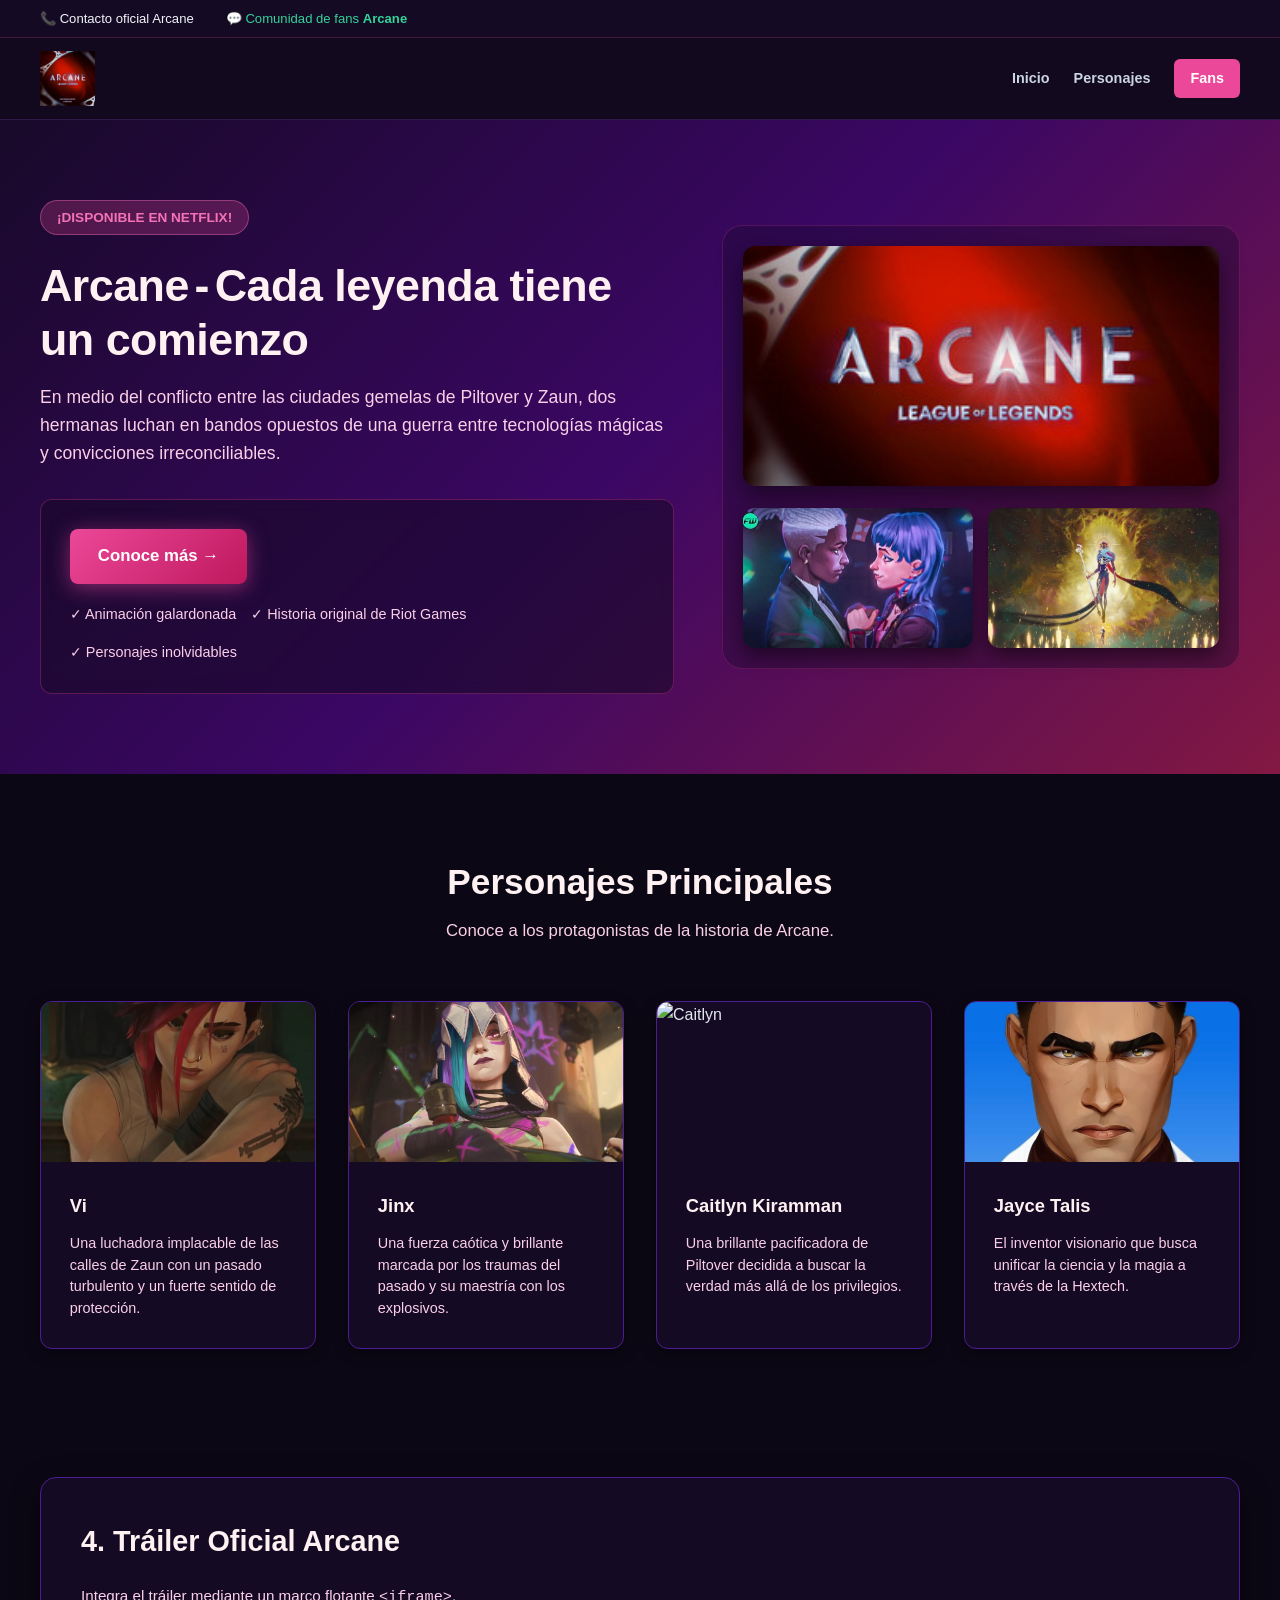
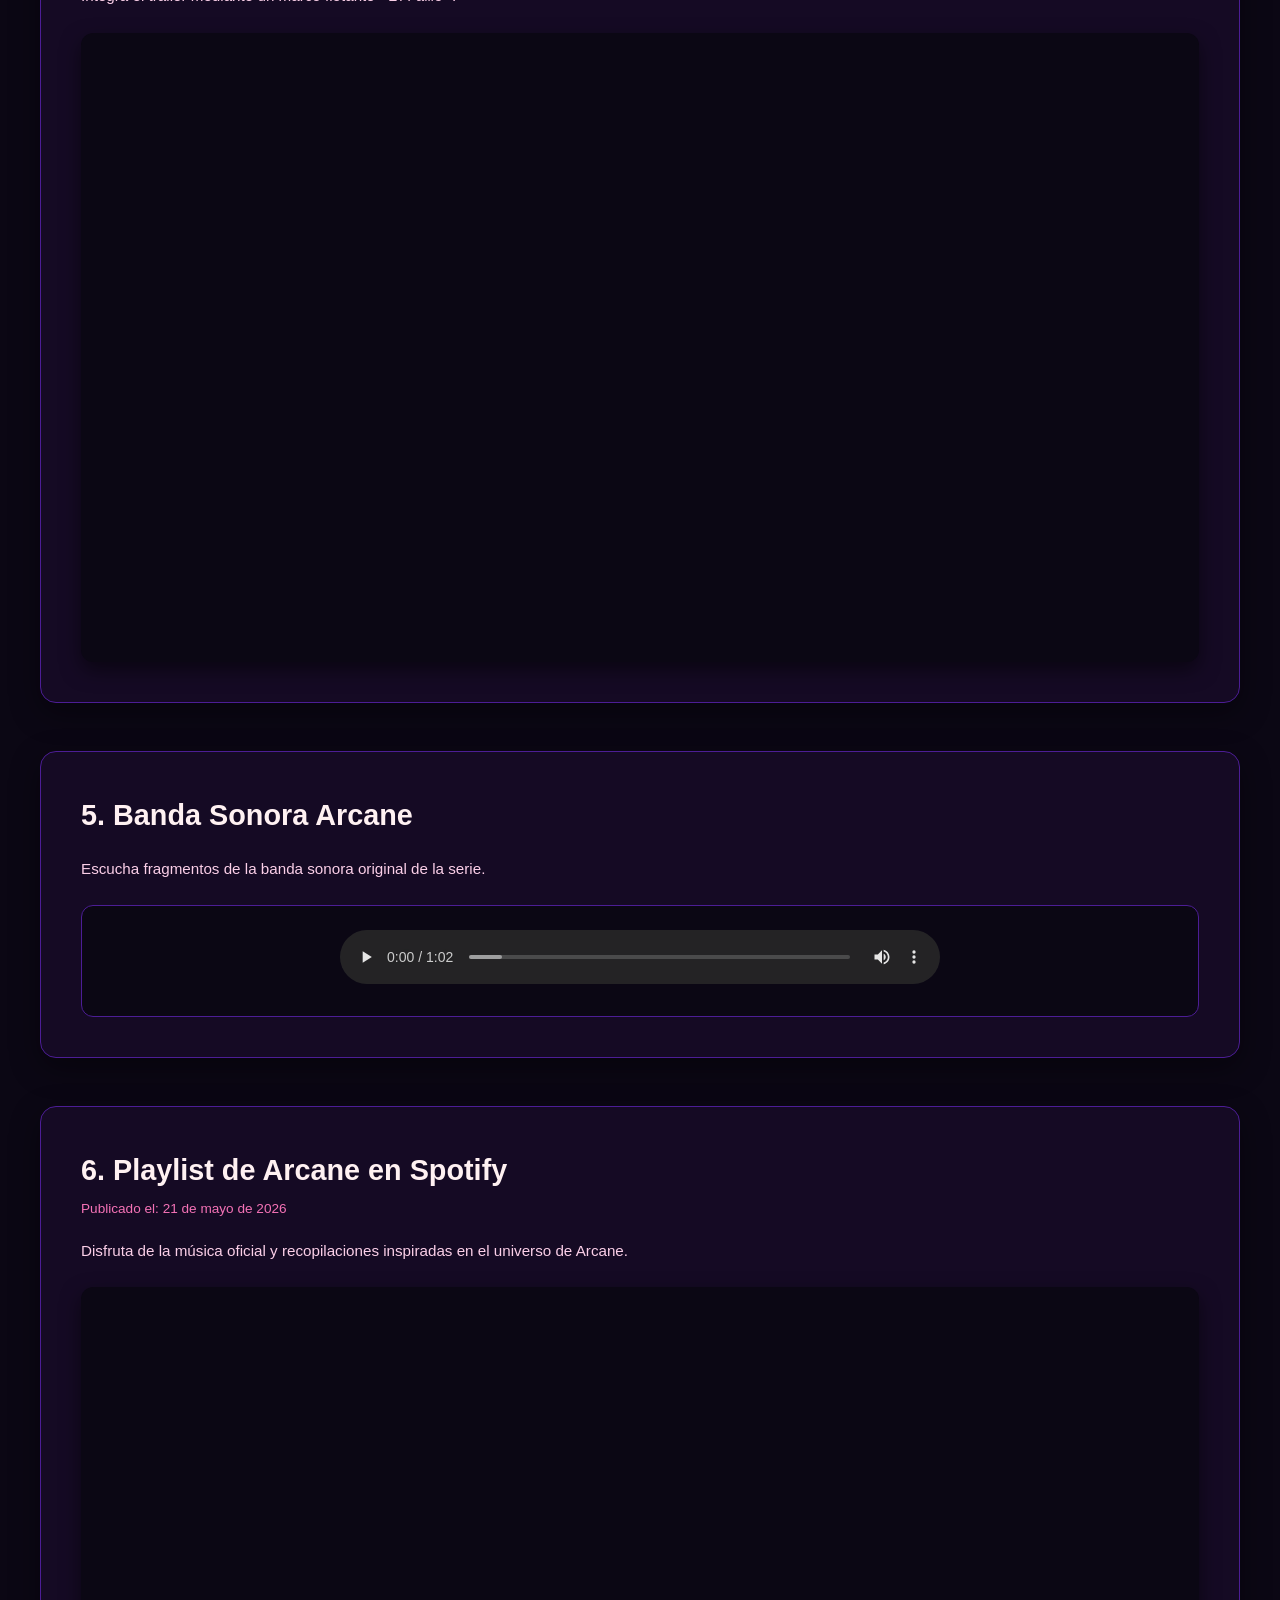
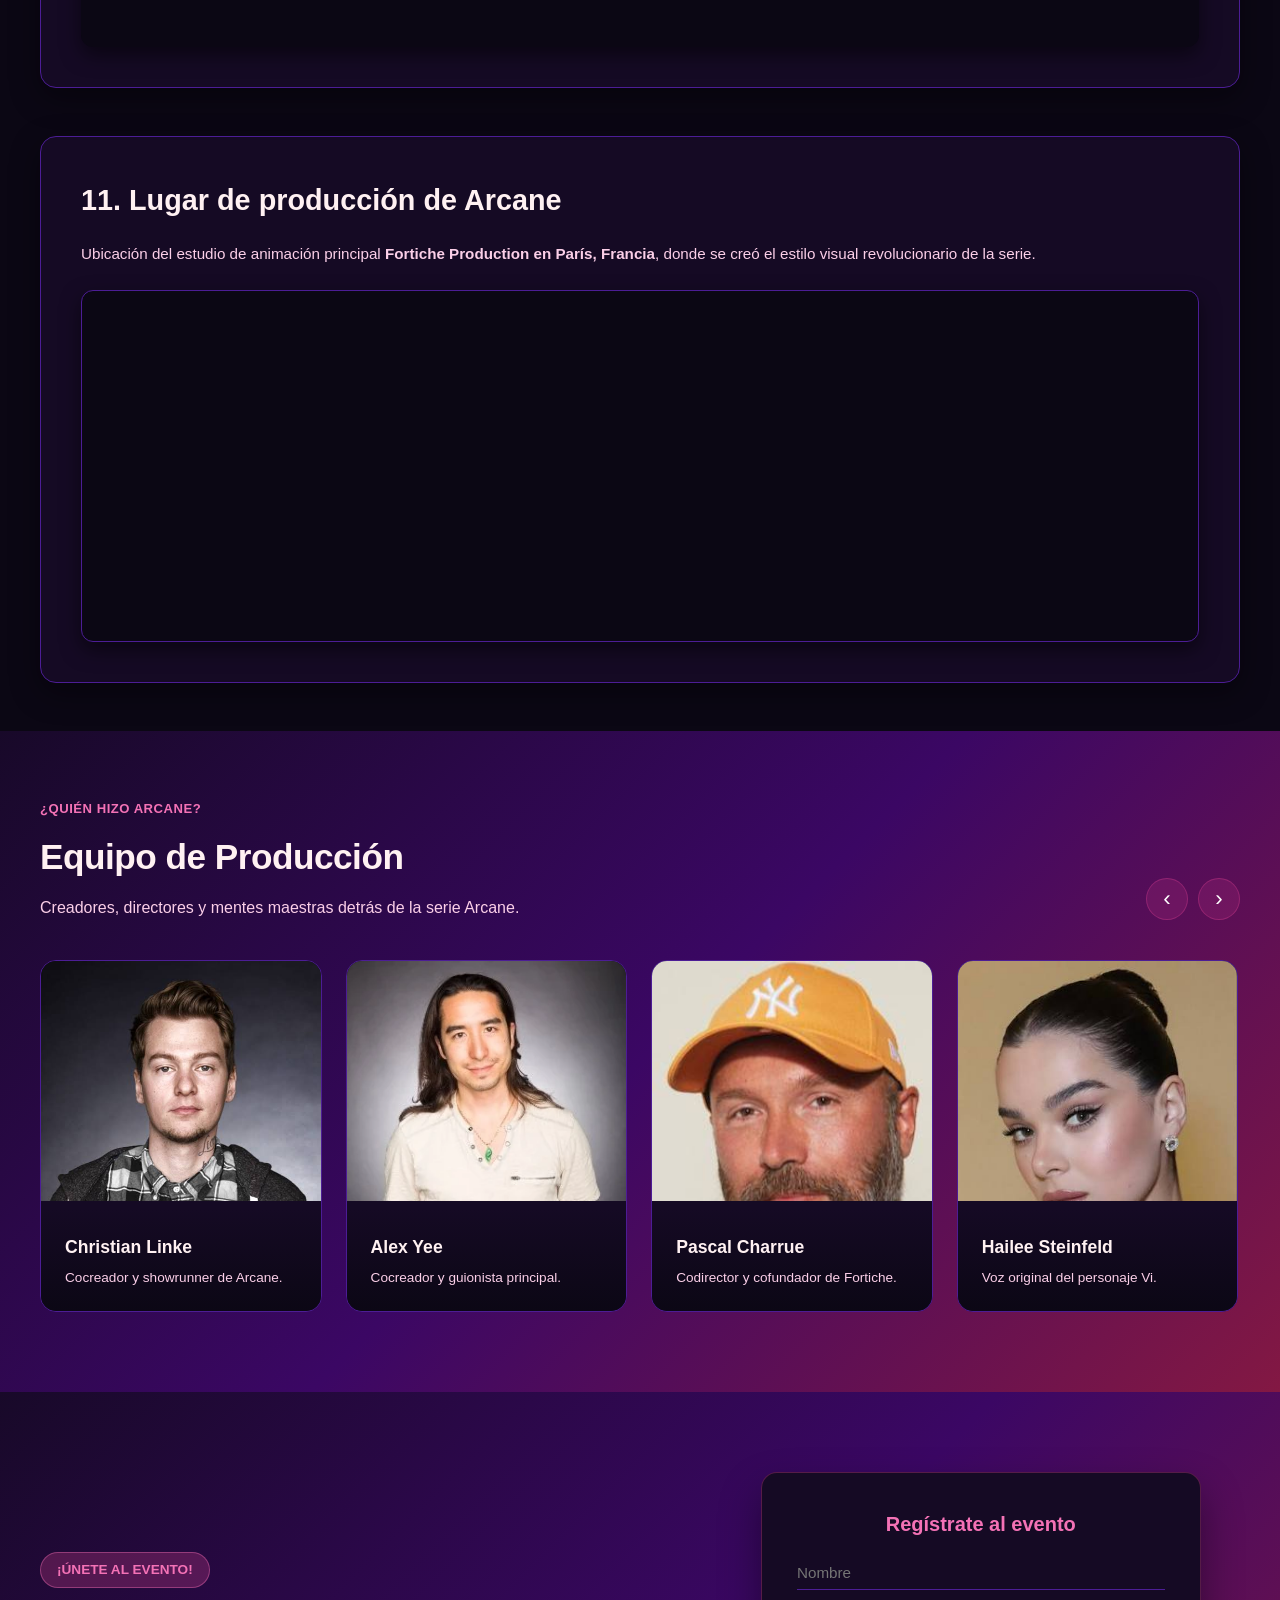
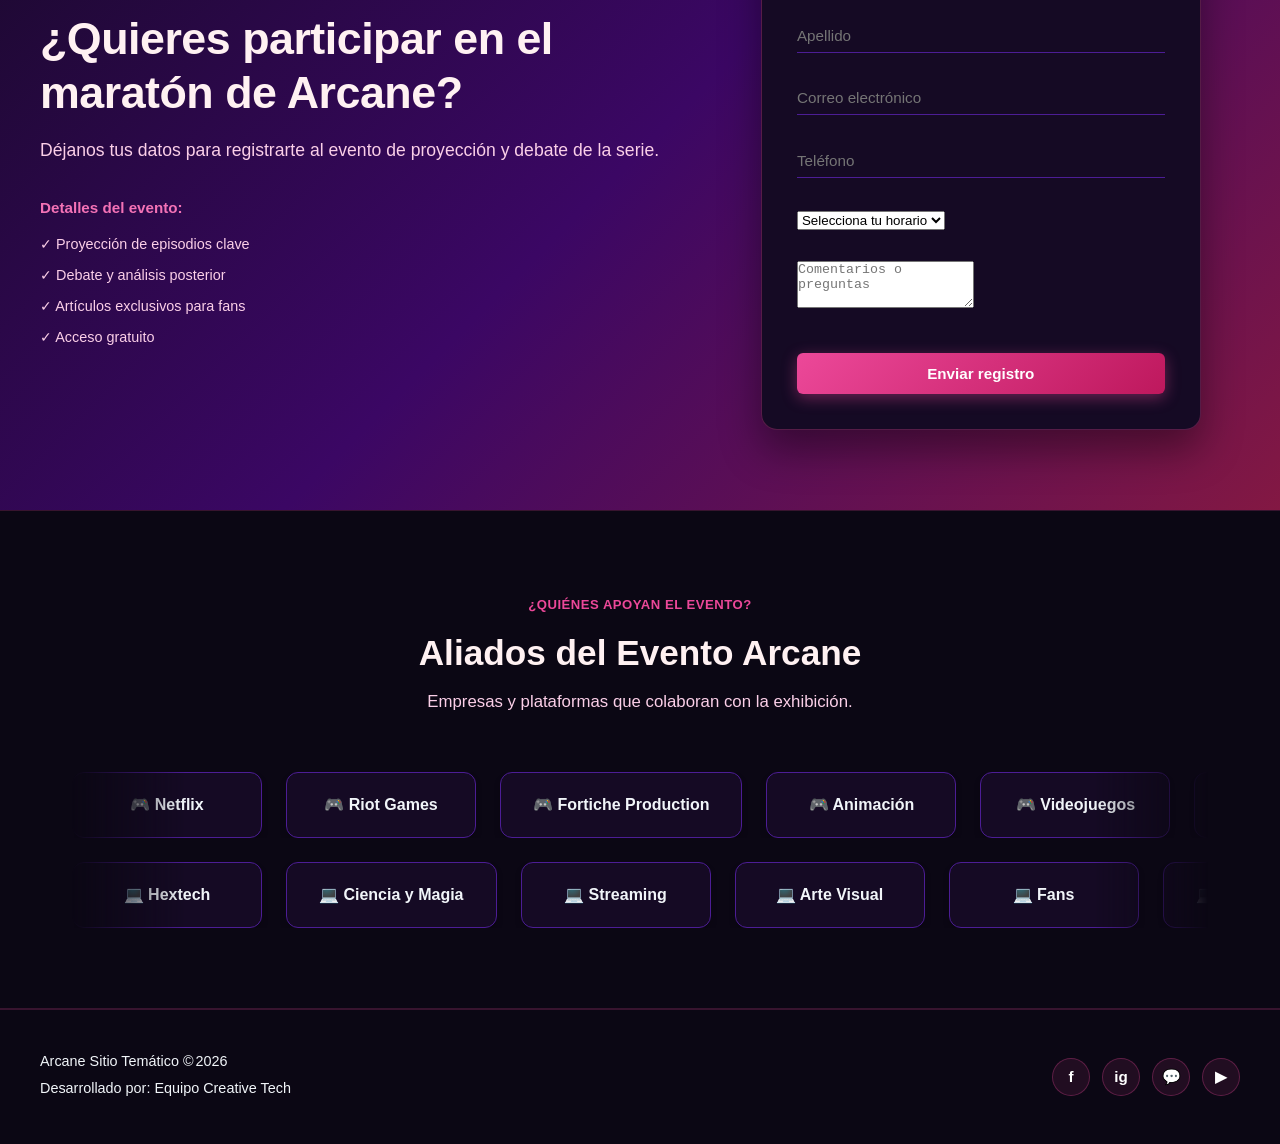
==== commit 1687d970: "Restore original index.html content Restores the original content of index.html after accidental del" ====
--- a/index.html
+++ b/index.html
@@ -135,7 +135,7 @@
 
 <div class="career-card">
 <div class="career-img-container">
-<img src="img/Caitlyn.webp" alt="Caitlyn">
+<img src="Caitlyn.jpg" alt="Caitlyn">
 </div>
 <div class="career-content">
 <h3>Caitlyn Kiramman</h3>
@@ -448,4 +448,4 @@
 <script src="script.js"></script>
 
 </body>
-</html>+</html>
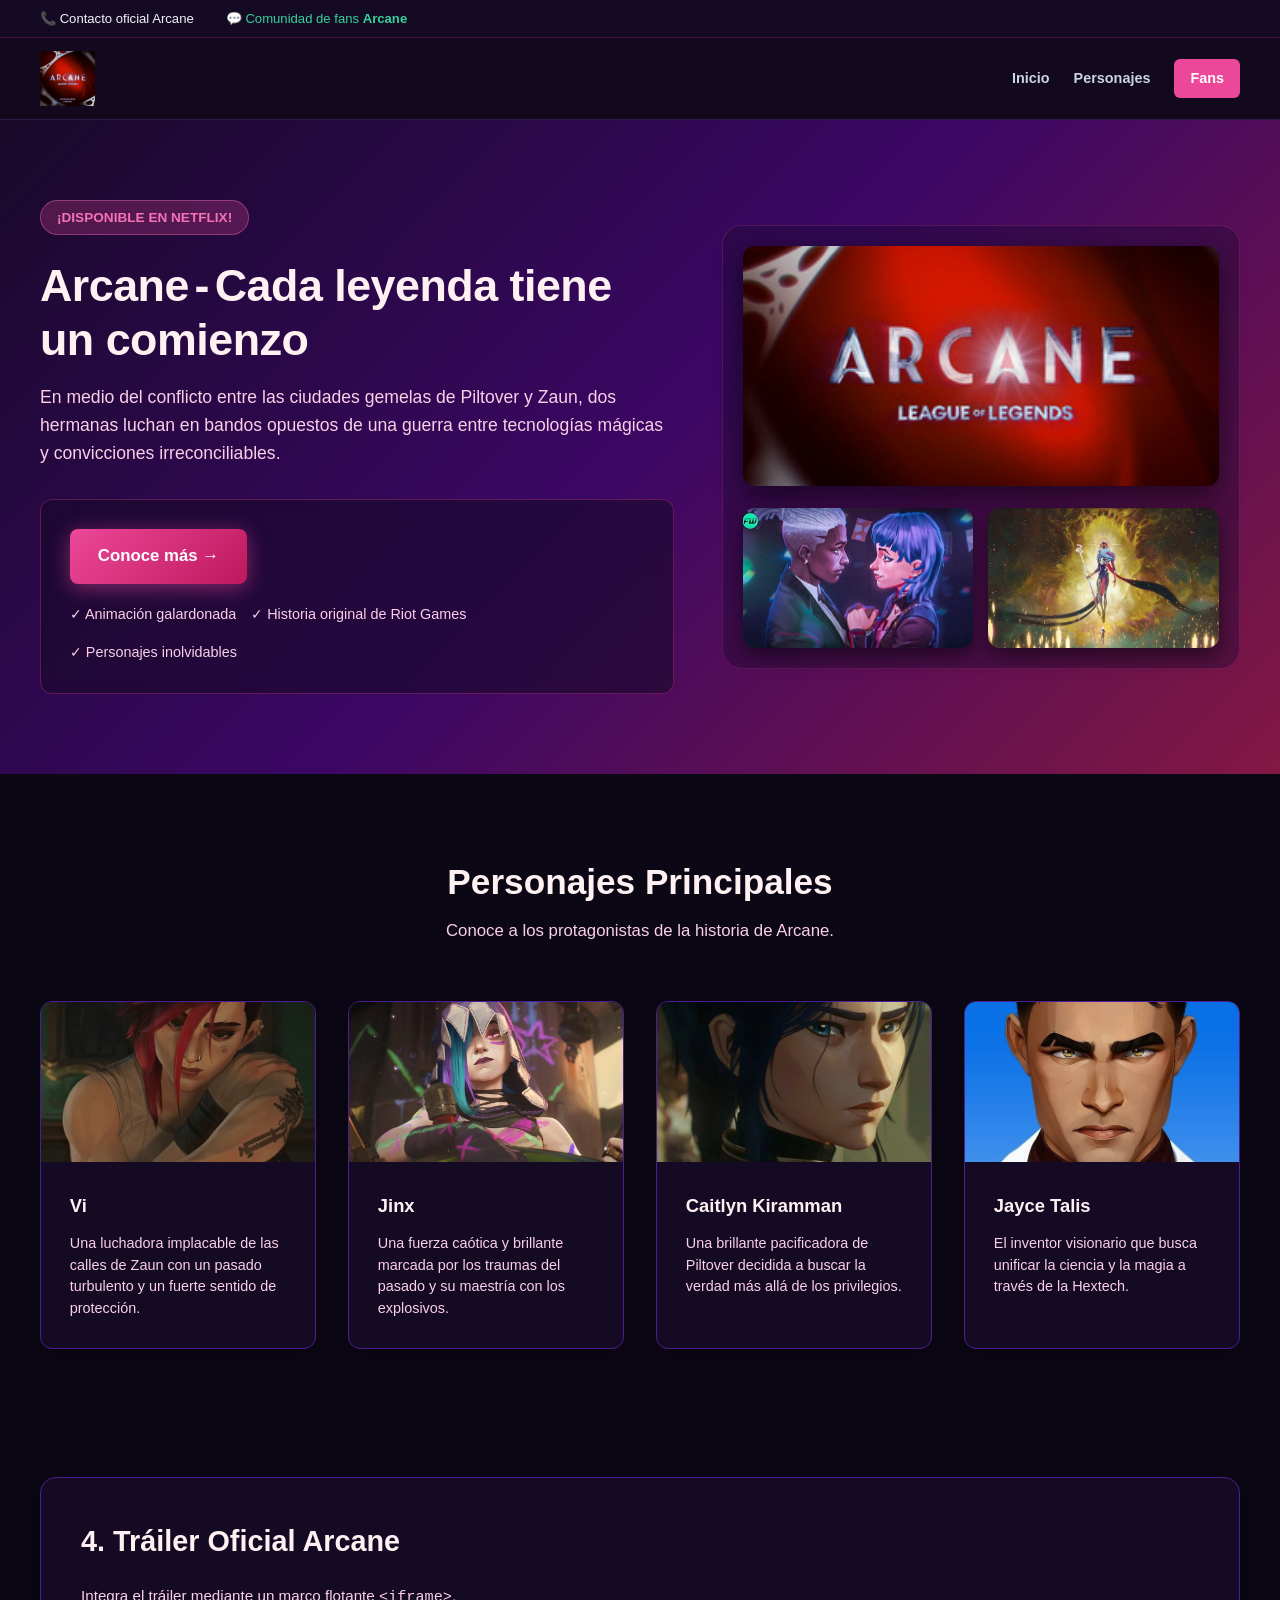
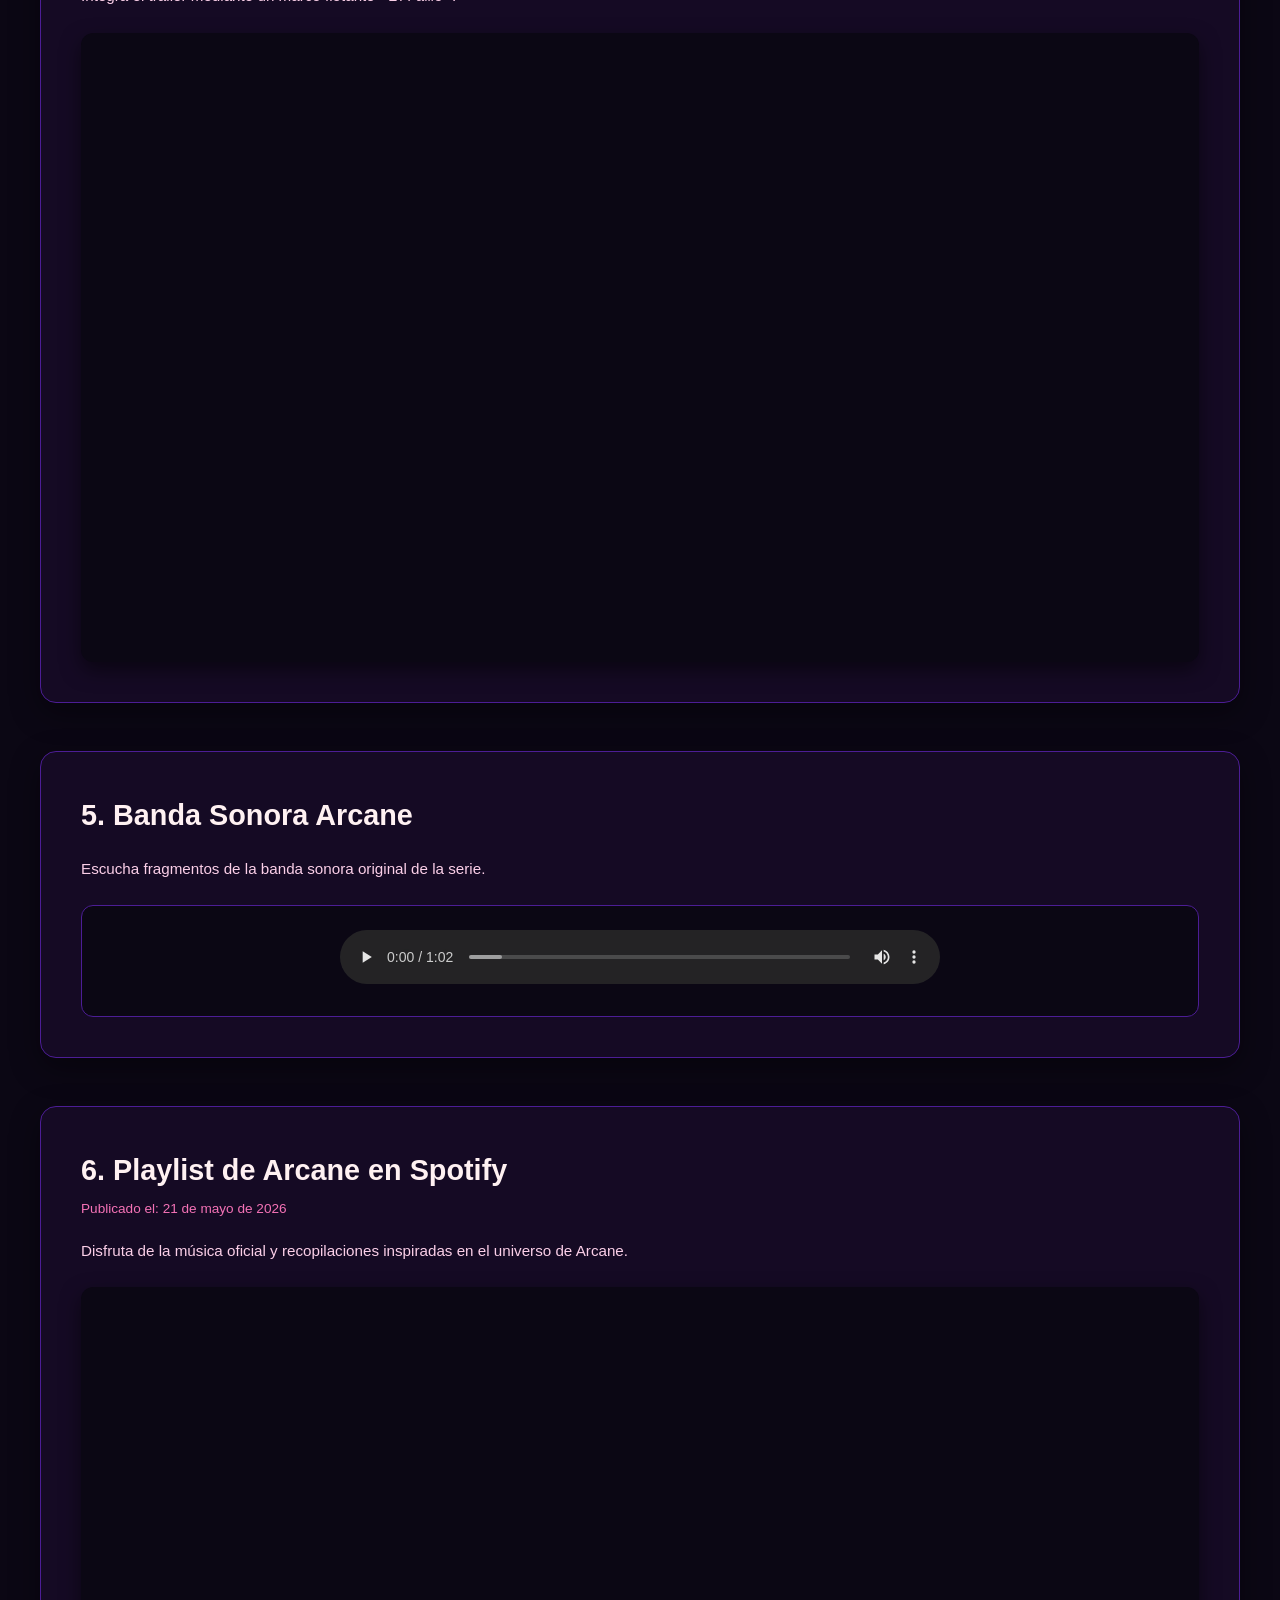
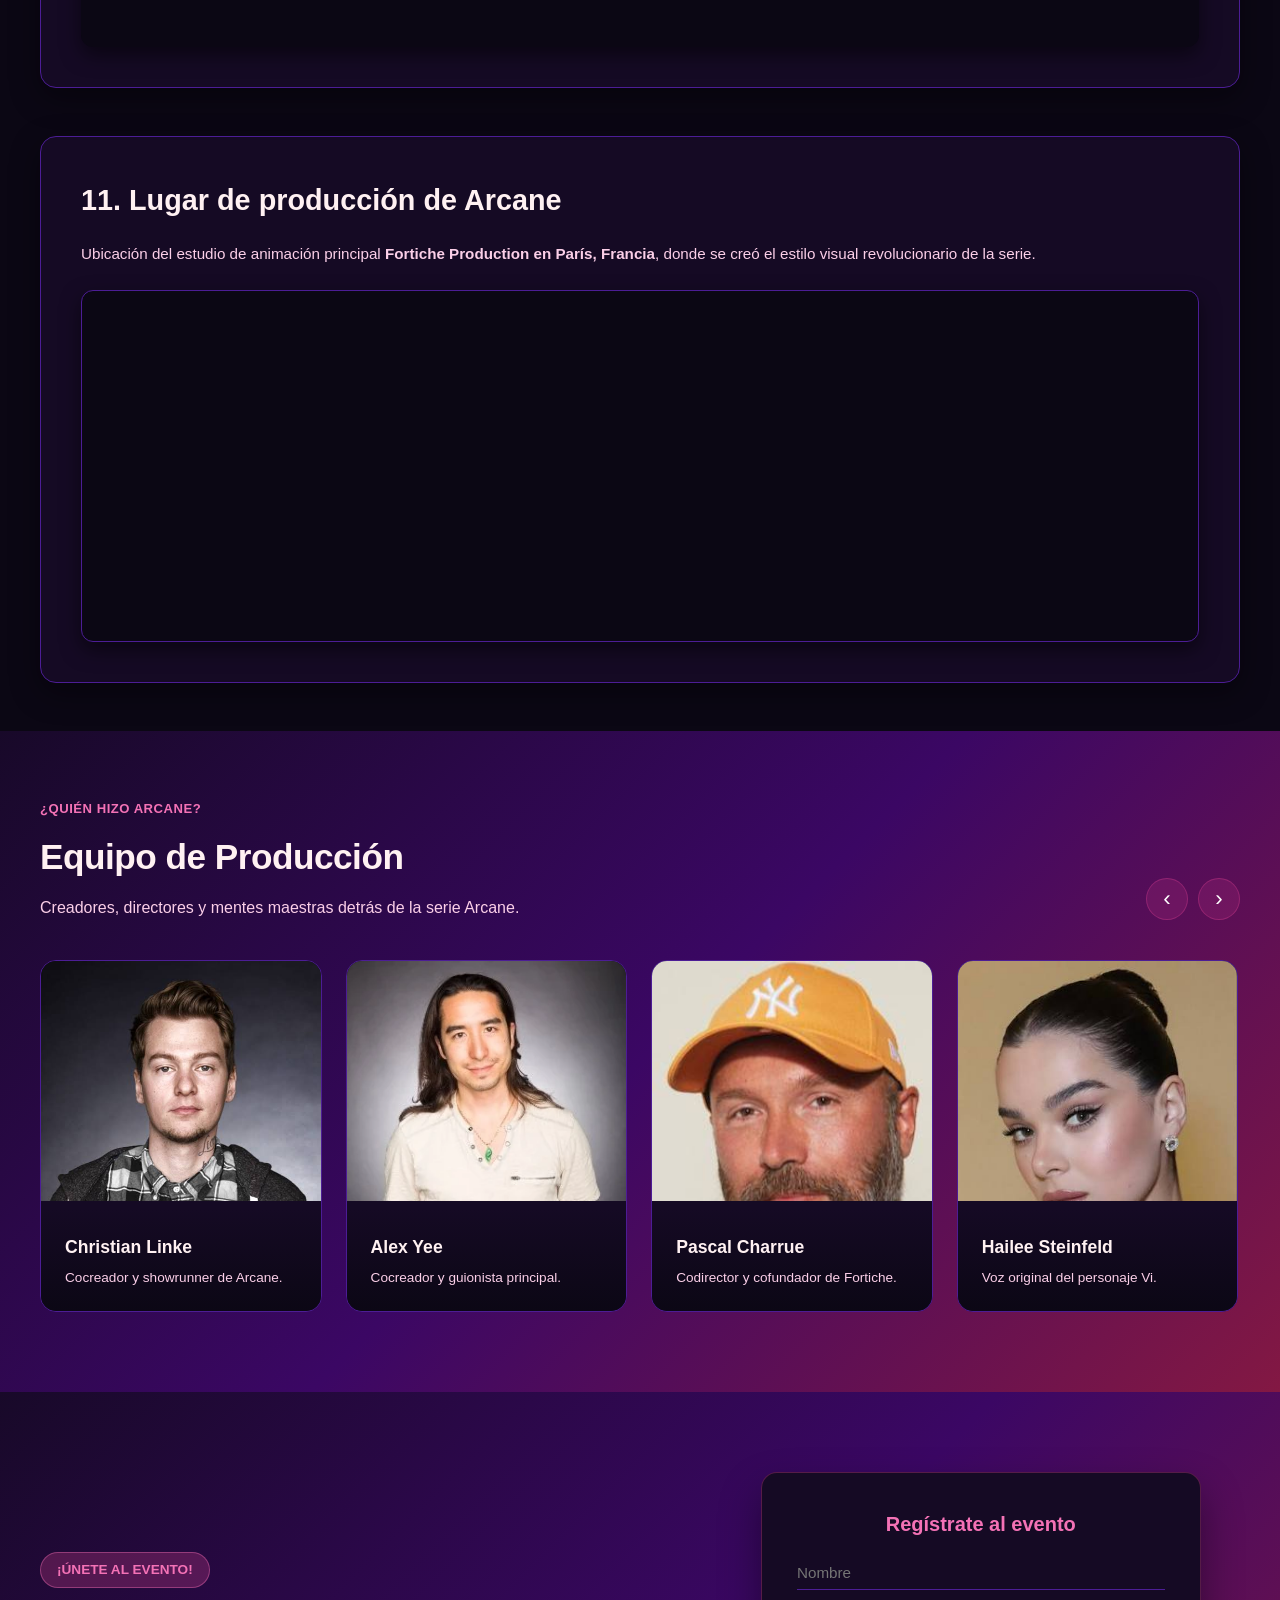
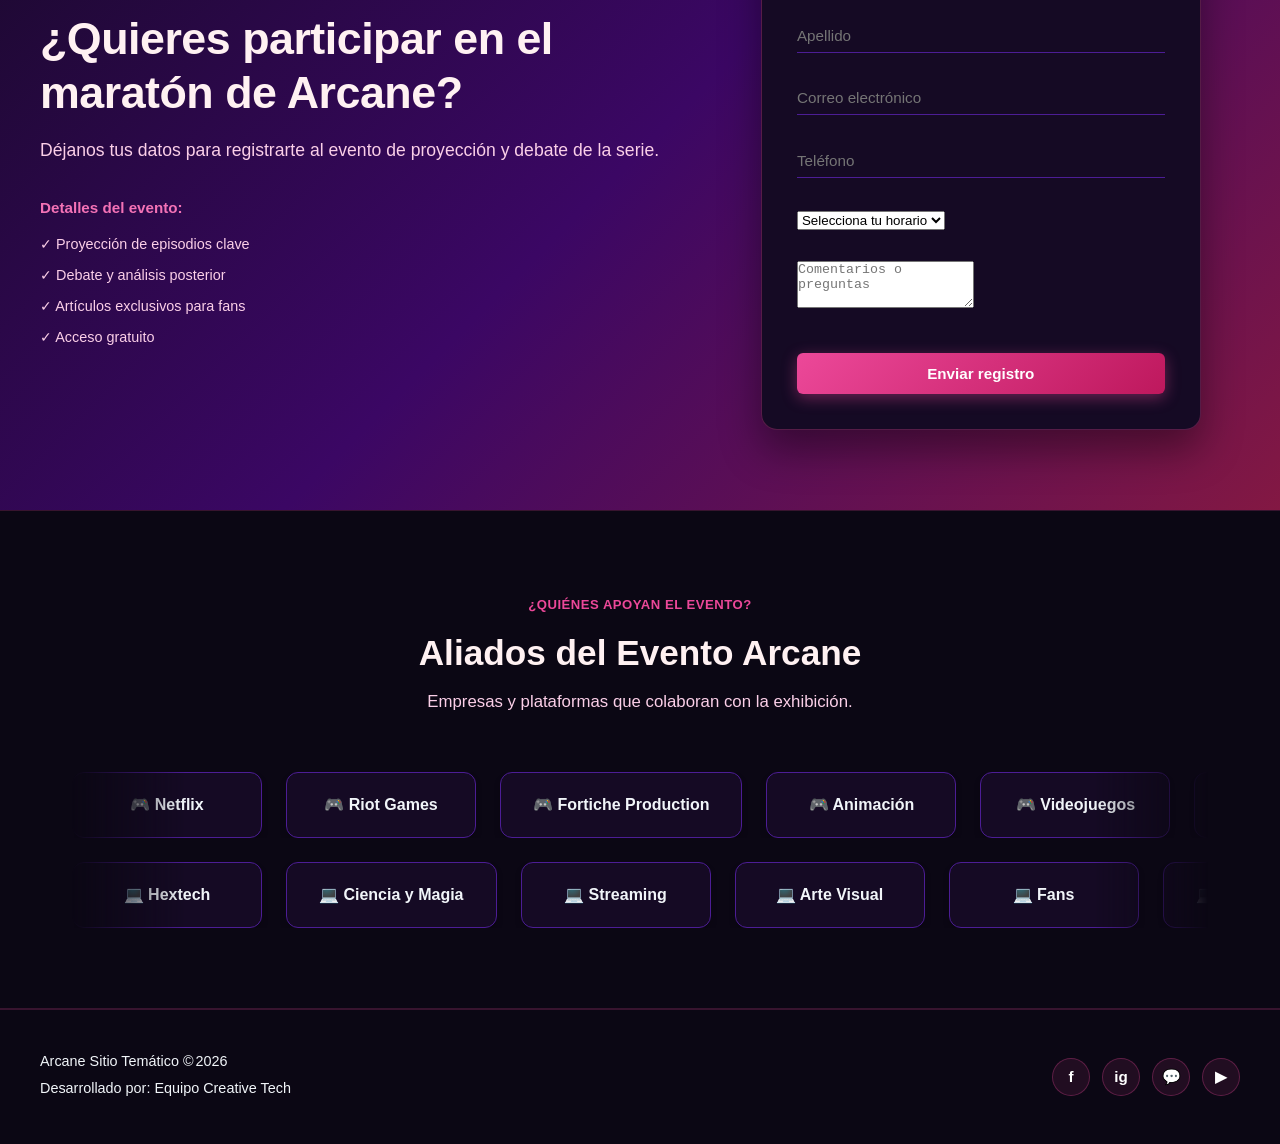
==== commit 15d1b38c: "Update index.html" ====
--- a/index.html
+++ b/index.html
@@ -135,7 +135,7 @@
 
 <div class="career-card">
 <div class="career-img-container">
-<img src="Caitlyn.jpg" alt="Caitlyn">
+<img src="caitlyn.jpg" alt="Caitlyn">
 </div>
 <div class="career-content">
 <h3>Caitlyn Kiramman</h3>
